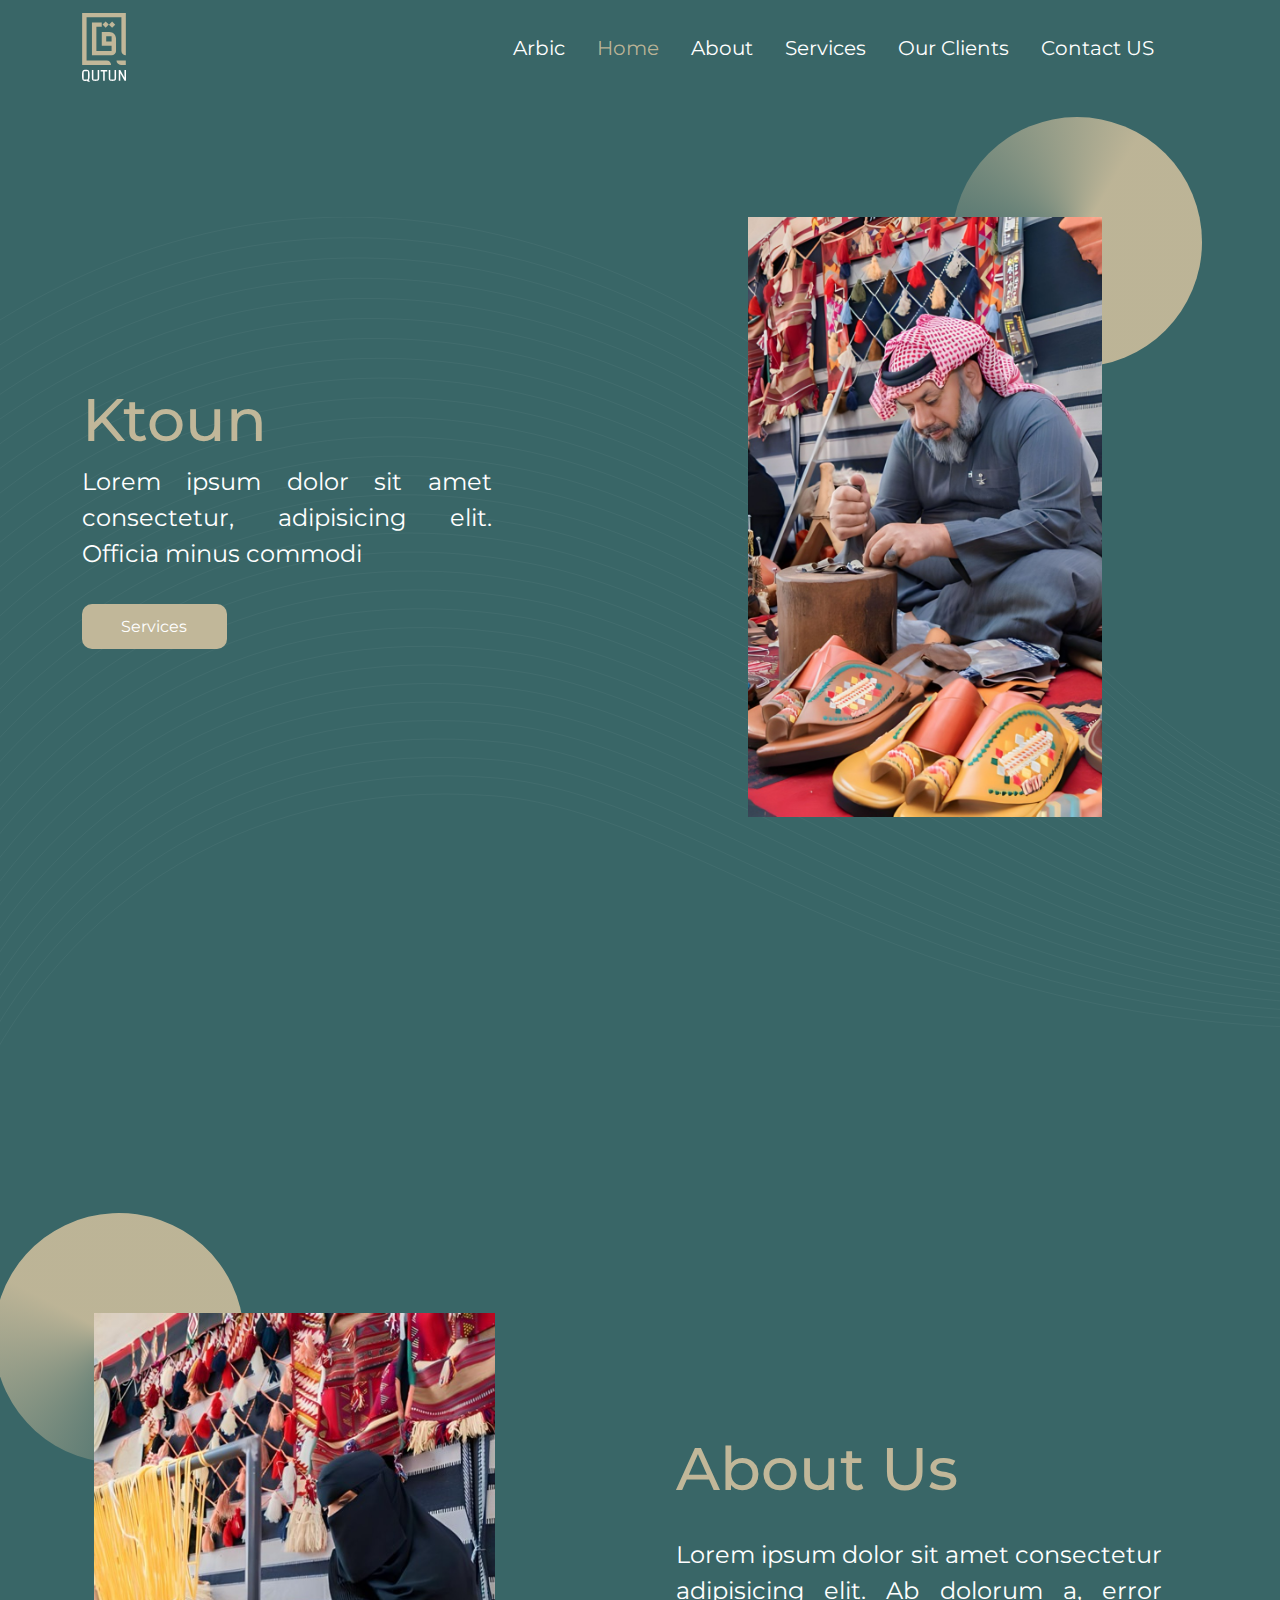
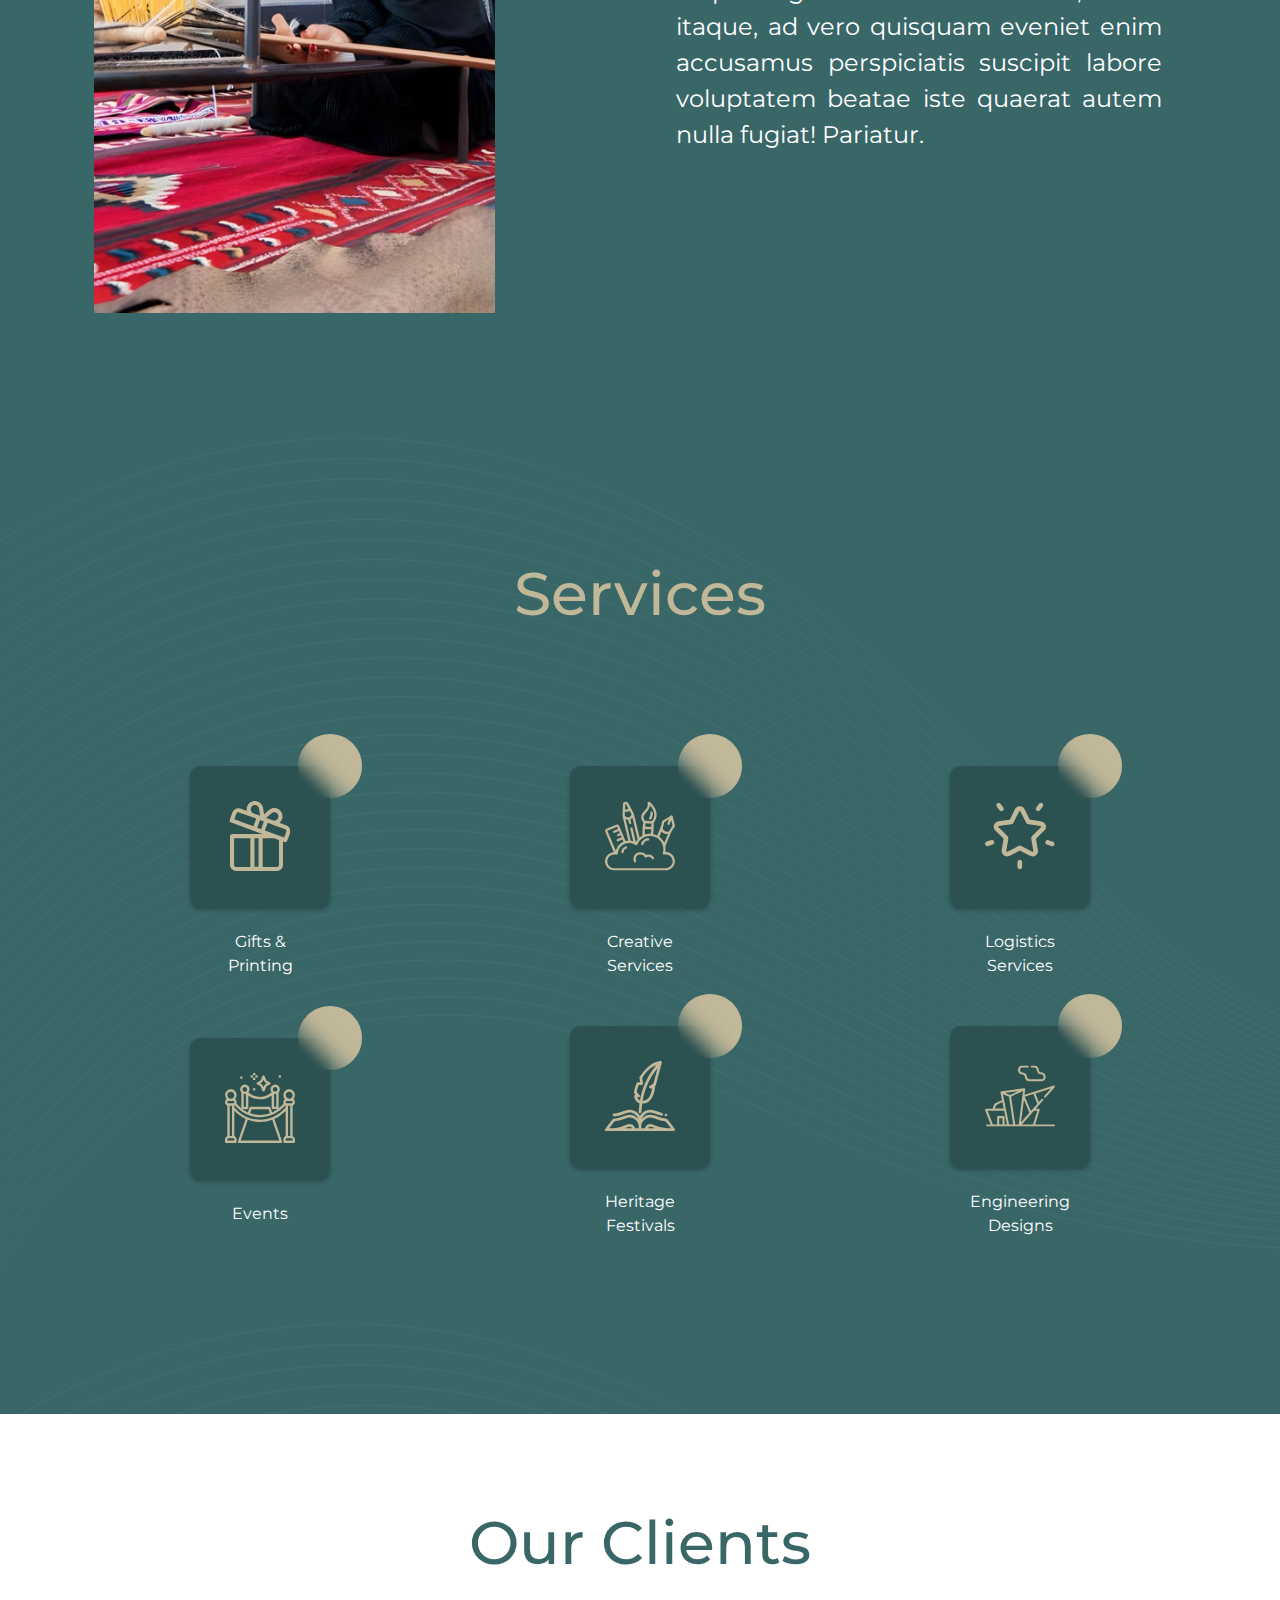
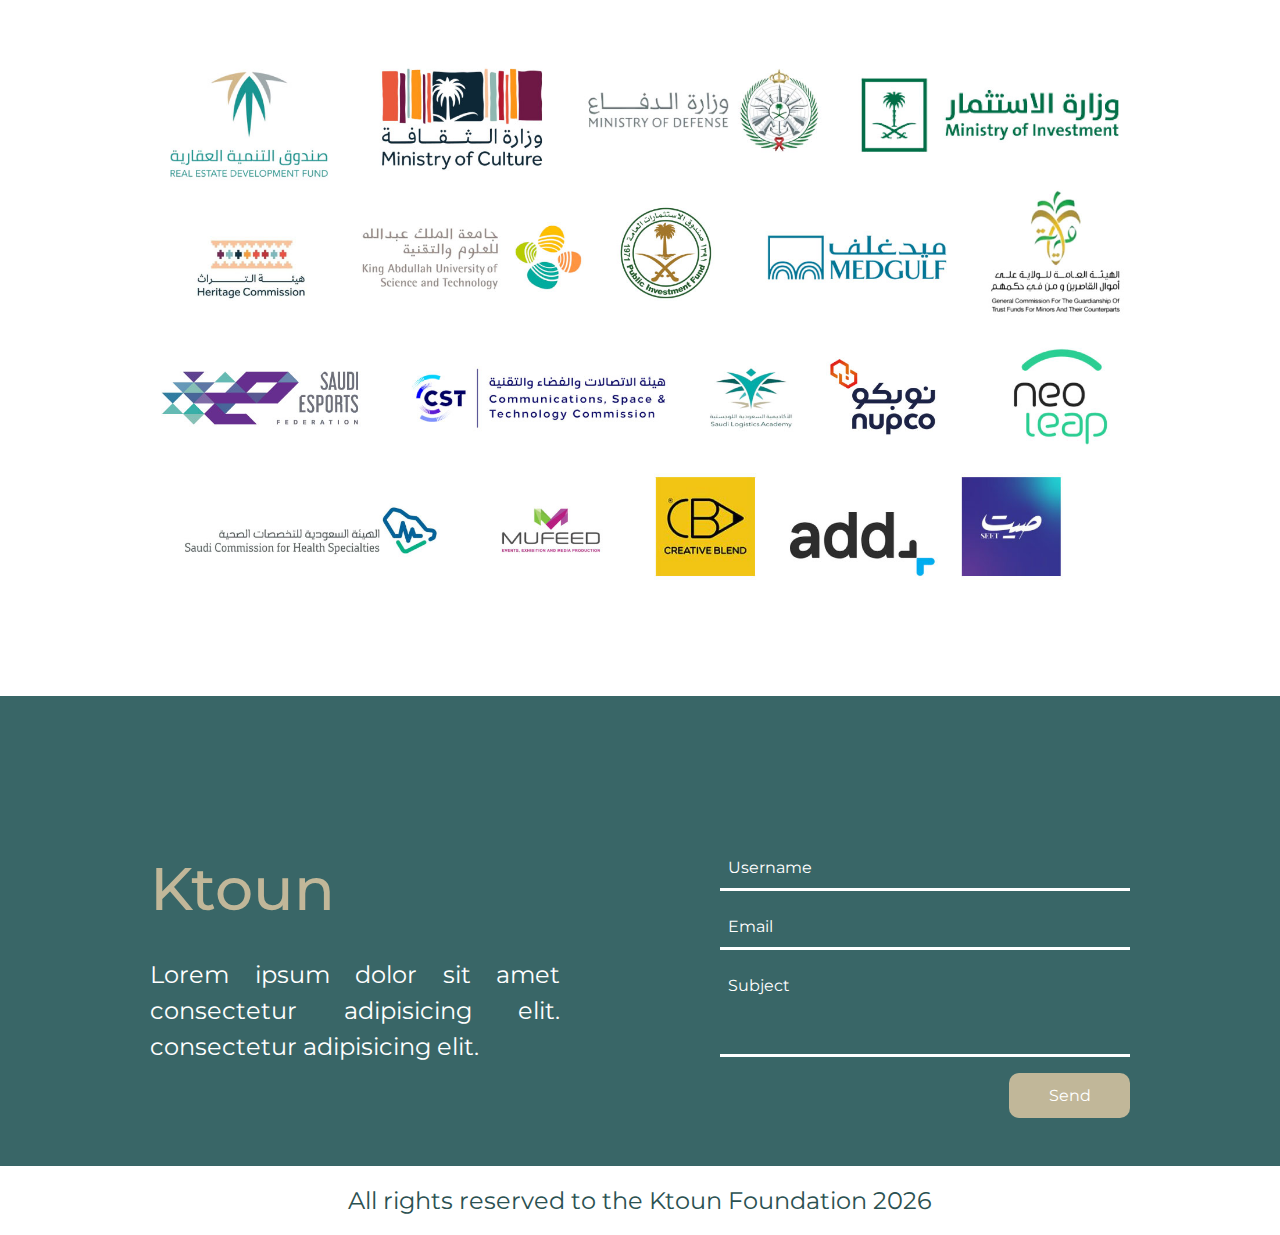
==== en/index.html @ 6f44b7e7 "- Upload The Design With Tow Lang Arbic && English" ====
<!DOCTYPE html>
<html lang="en" dir="ltr">
    <head>
        <meta charset="UTF-8">
        <meta name="viewport" content="width=device-width, initial-scale=1.0">
        <meta name="title" content="" />
        <meta name="description" content="" />
        <link rel="shortcut icon" href="../assets/img/logo.svg" type="image/x-icon" />


        <title>Ktoun </title>
        <link rel="preconnect" href="https://fonts.googleapis.com">
        <link rel="preconnect" href="https://fonts.gstatic.com" crossorigin>
        <link href="https://fonts.googleapis.com/css2?family=Montserrat:wght@500&display=swap" rel="stylesheet">
        <link rel="stylesheet" href="../assets/css/bootstrap.v.5.3.2.css">
        <link rel="stylesheet" href="../assets/css/style.css">
    </head>
    <body style="font-family: 'Montserrat', sans-serif;">
        <!-------------- 
            Preloader
        --------------->
        <div class="preloader" data-preloader>
            <div class="circle"></div>
        </div>
        
        <!-------------- 
            Navigation
        --------------->
        <nav class="navbar navbar-expand-lg  background-green" >       
            <div class="container">
                <a class="navbar-brand logo"   href="index.html">
                    <img class="" src="../assets/img/logo.svg" alt="">
                </a>
                <button class="navbar-toggler" type="button" data-bs-toggle="collapse" data-bs-target="#navbarNavDropdown" aria-controls="navbarNavDropdown" aria-expanded="false" aria-label="Toggle navigation">
                    <span class="navbar-toggler-icon"></span>
                </button>
                <div class="collapse navbar-collapse" id="navbarNavDropdown">
                    <ul class="navbar-nav px-0">
                        <li class="nav-item">
                            <a class="nav-link fs-5 ps-4  text-white" href="../index.html">Arbic</a>
                        </li>  
                        <li class="nav-item">
                            <a class="nav-link fs-5 ps-4 text-white active" aria-current="page" href="#home">Home</a>
                        </li>
                        <li class="nav-item">
                            <a class="nav-link fs-5 ps-4 text-white" href="#about-us">About</a>
                        </li>
                        <li class="nav-item">
                            <a class="nav-link fs-5 ps-4 text-white" href="#services">Services</a>
                        </li>
                        <li class="nav-item">
                            <a class="nav-link fs-5 ps-4 text-white" href="#our-clients">Our Clients</a>
                        </li>
                        <li class="nav-item">
                            <a class="nav-link fs-5 ps-4 text-white" href="#contact-us">Contact US</a>
                        </li>
                    </ul>
                </div>
        </nav>

        <div class="separator"></div>

        <!-------------- 
            Landing
        --------------->
        <header class="background-green" id="home">
            <div class="header">
                <div class="container">
                    <div class="row">
                        <div class="col-lg-6 d-flex flex-column align-items-start justify-content-center  home_one">
                            <h1>
                                Ktoun
                            </h1>
                            <p class="pb-4 w-75">
                                Lorem ipsum dolor sit amet consectetur, adipisicing elit. Officia minus commodi
                            </p>
                            <a class="btn mt-2 " href="#services">
                                Services
                            </a>
                        </div>
                        <div class="col-md-6 d-flex  align-items-center justify-content-center home_two">
                            <div class="w-65 position-relative " >
                                <div class="big-circle position-absolute" style="right: -100px;"></div>
                                <img class="img-fluid img position-relative" src="../assets/img/header.jpeg" alt="">
                            </div>
                        </div>
                    </div>
                </div>
            </div>

            
        </header>

        <!-------------- 
            Main Content
        --------------->
        <main class="">
            <!-------------------------------------------------------- About Us ------------------------------------------------------------------------------->
            <section class=" background-green about" id="about-us">
                <div class="container">
                    <div class="row about-row home_two">
                        <div class="col-md-6 d-flex  align-items-center  home_two ">
                            <div class="w-75 position-relative">
                                <div class="big-circle position-absolute" style="left: -100px;transform: rotate(-93deg);"></div>
                                <img class="img-fluid img position-relative" src="../assets/img/about.jpeg" alt="">
                            </div >
                        </div>
                        <div class="col-md-6 d-flex flex-column align-items-start justify-content-center home_two">
                            <h1 class="px-4">
                                About Us
                            </h1>
                            <p class="p-4 ">
                                Lorem ipsum dolor sit amet consectetur adipisicing elit. Ab dolorum a, error itaque, ad vero quisquam eveniet enim accusamus perspiciatis suscipit labore voluptatem beatae iste quaerat autem nulla fugiat! Pariatur.
                            </p>
                        </div>
                    </div>
                </div>
            </section>
            <!-------------------------------------------------------- Services ------------------------------------------------------------------------------->
            <section class="services background-green" id="services">
                <div class="container">
                    <h1 class="py-4 text-center">
                        Services
                    </h1>
                    <div class="row  text-center py-4 ">
                        <div class="col-md-4 col-sm-6 col-12 d-flex align-items-center justify-content-center ">
                            <div class="box ">
                                <div class="mini-box mt-4 d-flex align-items-center justify-content-center position-relative " >
                                    <span class="img_svg gift"></span>
                                    <span class="circle position-absolute" style="right: -32px; transform: rotate(90deg);"></span>
                                </div>
                                <span class="d-block py-4 text-white">
                                    Gifts &
                                    <br />
                                    Printing 
                                </span>
                            </div>
                        </div>
                        <div class=" col-md-4 col-sm-6 col-12 d-flex align-items-center justify-content-center ">
                            <div class="box">
                                <div class="mini-box mt-4 d-flex align-items-center justify-content-center position-relative  ">
                                    <span class="img_svg creativity"></span>
                                    <span class="circle position-absolute" style="right: -32px; transform: rotate(90deg);"></span>
                                </div>
                                <span class="d-block py-4 text-white">
                                    Creative 
                                    <br />
                                    Services
                                </span>
                            </div>
                        </div>
                        <div class=" col-md-4 col-sm-6 col-12 d-flex align-items-center justify-content-center ">
                            <div class="box">
                                <div class="mini-box mt-4 d-flex align-items-center justify-content-center position-relative ">
                                    <span class="img_svg star"></span>
                                    <span class="circle position-absolute" style="right: -32px; transform: rotate(90deg);"></span>
                                </div>
                                <span class="d-block py-4 text-white">
                                    Logistics
                                    <br />
                                    Services
                                </span>
                            </div>
                        </div>
                        <div class=" col-md-4 col-sm-6 col-12 d-flex align-items-center justify-content-center ">
                            <div class="box">
                                <div class="mini-box mt-4 d-flex align-items-center justify-content-center position-relative ">
                                    <span class="img_svg event"></span>
                                    <span class="circle position-absolute" style="right: -32px; transform: rotate(90deg);"></span>
                                </div>
                                <span class="d-block py-4 text-white">
                                    Events      
                                </span>
                            </div>
                        </div>
                        <div class="col-md-4 col-sm-6 col-12 d-flex align-items-center justify-content-center ">
                            <div class="box">
                                <div class="mini-box mt-4 d-flex align-items-center justify-content-center position-relative ">
                                    <span class="img_svg heritage"></span>
                                    <span class="circle position-absolute" style="right: -32px; transform: rotate(90deg);"></span>
                                </div>
                                <span class="d-block py-4 text-white">
                                    Heritage 
                                    <br />
                                    Festivals
                                </span>
                            </div>
                        </div>
                        <div class=" col-md-4 col-sm-6 col-12 d-flex align-items-center justify-content-center ">
                            <div class="box">
                                <div class="mini-box mt-4 d-flex align-items-center justify-content-center position-relative ">
                                    <span class="img_svg design"></span>
                                    <span class="circle position-absolute" style="right: -32px; transform: rotate(90deg);"></span>
                                </div>
                                <span class="d-block py-4 text-white">
                                    Engineering 
                                    <br />
                                    Designs
                                </span>
                            </div>
                        </div>
                    </div>
                </div>
            </section>
            <!-------------------------------------------------------- Our Clientes ------------------------------------------------------------------------------->
            <section class="our-clients py-4" id="our-clients">
                <div class="container pt-4">
                    <div class="row  text-center pt-4">
                        <h1 class="text-center mt-4 mb-0">
                            Our Clients
                        </h1>
                        <div class="img-client">
                            <img class="img-fluid" src="../assets/img/client.jpeg" alt="">
                        </div>
                    </div>                    
                </div>
            </section>
        </main>
        <!-------------- 
            Footer
        --------------->
        <footer class="background-green footer" id="contact-us">
            <div class="container mb-4">
                <div class="row">
                    <div class="col-md-6 d-flex flex-column align-items-start justify-content-center my-4">
                        <h1>
                            Ktoun
                        </h1>
                        <p class="py-4">
                            Lorem ipsum dolor sit amet consectetur adipisicing elit.  consectetur adipisicing elit. 
                        </p>
                        <div>
                            <a  class="btn-media mx-2" href="">
                                <span class="media inst"></span>
                            </a>
                            <a class="btn-media" href="">
                                <span class="media twitter"></span>
                            </a>
                        </div>
                    </div>
                    <div class="col-md-6 d-flex  align-items-center my-4 ">
                        <form class="w-100" action="">
                            <div class="d-flex flex-column gap-3">
                                <input class="background-green p-2 text-white input" name="name" type="text" placeholder="Username">
                                <input  class="background-green p-2 text-white input" name="email" type="email" placeholder="Email">
                                <textarea class="background-green p-2 text-white input" name="subject" rows="3" placeholder="Subject"></textarea>
                                <input class="btn ms-auto" type="submit" value="Send">
                            </div>
                        </form>    
                    </div>
                </div>
            </div>
            <p class="copyright text-center py-3 fs-4">All rights reserved to the Ktoun Foundation <span class="date"></span></p>
        </footer> 
    </body>
    <script src="../assets/js/bootstrap.v.5.3.2.js" integrity="sha384-C6RzsynM9kWDrMNeT87bh95OGNyZPhcTNXj1NW7RuBCsyN/o0jlpcV8Qyq46cDfL" crossorigin="anonymous"></script>
    <script src="../assets/js/script.js"></script>
</html>
---- assets/css/style.css ----
/*
****
* Global
****
*/
@font-face {
    src: url(../fonts/alfont_com_GE-SS-Two-Medium.otf);
    font-family: GE SS Two;
}

:root {
    --white : #fff;
    --green : #396667;
    --green-2 : rgba(0, 0, 0, 0.25);
    --seconde : #C1B799;

    --transition-1 : .3s
}

body {
    overflow-x: hidden;
    scroll-behavior: smooth;
}
section   { padding-block: 6rem 8rem}

.box , input[type="submit"] { width: fit-content; }

h1 {
    color: var(--seconde);
    font-size: 60px;
}

p {
    color: var(--white);
    text-align: justify;
    font-size: 24px;
    margin: 0;
}

.input::placeholder { color: white; }

.input {
    outline: none;
    border: none;
    border-bottom: 3px solid var(--white);
}

textarea { resize: none; }

/*
****
* Helpers
****
*/

.background-green { background: var(--green) }

.big-circle {
    width: 250px;
    height: 250px;
    top: -100px;
    border-radius: 50%;
    background: conic-gradient(from 180deg at 50% 50%, rgba(255, 255, 255, 0.00) 60.00715255737305deg, rgba(190, 181, 151, 0.99) 210.46573162078857deg);
}

.circle {
    width: 64px;
    height: 64px;
    background-image: url('../img/circle.svg');
    top:-32px;
    transition: var(--transition-1);
}

.img {
    object-fit: cover;
    height: 600px;
}

.btn {
    padding: .6rem 2.4rem;
    border-radius: 10px;
    background: var(--seconde);
    color: var(--white);
}

.btn:hover {
    background: var(--white) ;
    color: var(--seconde);
}

.separator { 
    padding-block: 4rem;
    margin-block: -.2rem;
    background-color:  var(--green);
}

/*
****
* Navigation
****
*/

.logo { width: 35%; }

.active { color: rgba(190, 181, 151, 0.99) !important; }

.nav-item:hover a { color :var(--seconde) !important; }

nav [type=button]:not(:disabled),
nav [type=reset]:not(:disabled),
nav [type=submit]:not(:disabled),
nav button:not(:disabled) { background: var(--white); }

/*
****
* Header
****
*/
header { margin-block: -0.2rem;}

.header {
    height: calc(100vh - 56px );
    background-image: url('../img/background.svg');
}


/*
****
* About US
****
*/

.about-row {
    padding-block-start: 8rem;

}

.about-row h1 { margin-block-start: 5rem;}
.about-row .w-75{ margin-block-start: 6rem; }

/*
****
* Services
****
*/
.services {
    background-image: url('../img/background.svg');
    margin-block: -.2rem;
}
.services .container  .row { margin-block-start: 4rem; }

.mini-box {
    height: 140px;
    width: 140px;
    border-radius: 10px;
    background: #2B5151;
    box-shadow: 0px 4px 4px 0px var(--green-2);
}

.mini-box:hover {
    transition: var(--transition-1);;
    background: var(--seconde);
}

.img_svg {
    width: 50%;
    height: 50%;
    background-size: 100% 100%;
}

.mini-box:hover .img_svg {transition: var(--transition-1);;}

.img_svg.gift { background-image: url('../img/gift.svg'); }
.mini-box:hover .img_svg.gift { background-image: url('../img/gift_hover.svg'); }

.img_svg.creativity { background-image: url('../img/creativity.svg'); }
.mini-box:hover .img_svg.creativity { background-image: url('../img/creativity_hover.svg'); }

.img_svg.star { background-image: url('../img/star.svg'); }
.mini-box:hover .img_svg.star { background-image: url('../img/star_hover.svg'); }

.img_svg.event { background-image: url('../img/event.svg'); }
.mini-box:hover .img_svg.event { background-image: url('../img/event_hover.svg'); }

.img_svg.heritage { background-image: url('../img/heritage.svg'); }
.mini-box:hover .img_svg.heritage { background-image: url('../img/heritage_hover.svg'); }

.img_svg.design { background-image: url('../img/design.svg'); }
.mini-box:hover .img_svg.design { background-image: url('../img/design_hover.svg'); }

.mini-box:hover .circle  {
    background-image: url('../img/circle_hover.svg');
}

/*
****
* Clients
****
*/

.our-clients h1 { color:  var(--green); }

.img-client { margin-top: -.5rem; }

/*
****
* Footer
****
*/

.footer .row > div { padding-inline: 5rem; }

.footer .media { transition: var(--transition-1);; }

.footer .media.inst {background-image: url('../img/inst.svg');}

.footer .btn-media:hover .media.inst { background-image: url('../img/inst.svg'); }

.footer .media.twitter { background-image: url('../img/twitter.svg'); }

.footer .btn-media:hover .media.twitter { background-image: url('../img/twitter.svg'); }

footer  { padding-block-start: 8rem }

.copyright {
    border-top: 1px solid var(--white);
    box-shadow: 0px 4px 4px 0px var(--green-2);
    background-color: var(--white);
    color: #2B5151;
}

/*
****
* Preload
****
*/
.preloader {
    width: 100%;
    height: 100vh;
    display: -ms-grid;
    display: grid;
    place-items: center;
    position: fixed;
    top: 0;
    left: 0;
    background-color:  var(--green);
    z-index: 1000;
    -webkit-transition: var(--transition-1);
    -o-transition: var(--transition-1);
    transition: var(--transition-1);
}

.preloader.loaded {
    visibility: hidden;
    opacity: 0;
}

.preloader .circle {
    width: 50px;
    height: 50px;
    border: 4px solid var(--white);
    border-radius: 50%;
    border-block-start-color: transparent;
    -webkit-animation: rotate360 1s ease infinite;
            animation: rotate360 1s ease infinite;
}


/*
****
* Media
****
*/

@media (max-width:768px) {
    h1 {
        font-size: 36px;
    }
    p {
        font-size: 16px;
    }
    .big-circle {
        display: none;
    }

}

@media (max-width:992px) {
    .navbar-nav {
        margin-block-start: 2rem;
        border-top: 2px solid var(--white);
        padding-block-start: 2rem
    }
    .w-75{
        width: 100% !important;
    }
    .copyright {
        font-size: 18px !important;;
    }
    .about {
        padding-block: 0rem;
    }
    .home_one {
        margin-bottom: 6rem;
    }
    .home_two {
        width: 100%;
    }
    .about-row {
        padding-block-start: 0rem;
        flex-direction: column-reverse !important;   
    }
    .about-row  .w-75{
        margin-block-start: 0rem;
    }
    .img {
        height: 400px;
    }
}

@media (min-width: 768px) {
    .about-row {
        padding-block-start: 4rem;
        margin-inline:auto;
        
    }
}

@media (min-width : 992px) {
    .w-65 {
        width: 65%;
    }
}
/*
****
* Animation
****
*/

@-webkit-keyframes rotate360 {
    0% {
        -webkit-transform: rotate(0);
            transform: rotate(0);
    }
    100% {
        -webkit-transform: rotate(1turn);
            transform: rotate(1turn);
    }
}

@keyframes rotate360 {
    0% {
        -webkit-transform: rotate(0);
                transform: rotate(0);
    }
    100% {
        -webkit-transform: rotate(1turn);
                transform: rotate(1turn);
    }
}
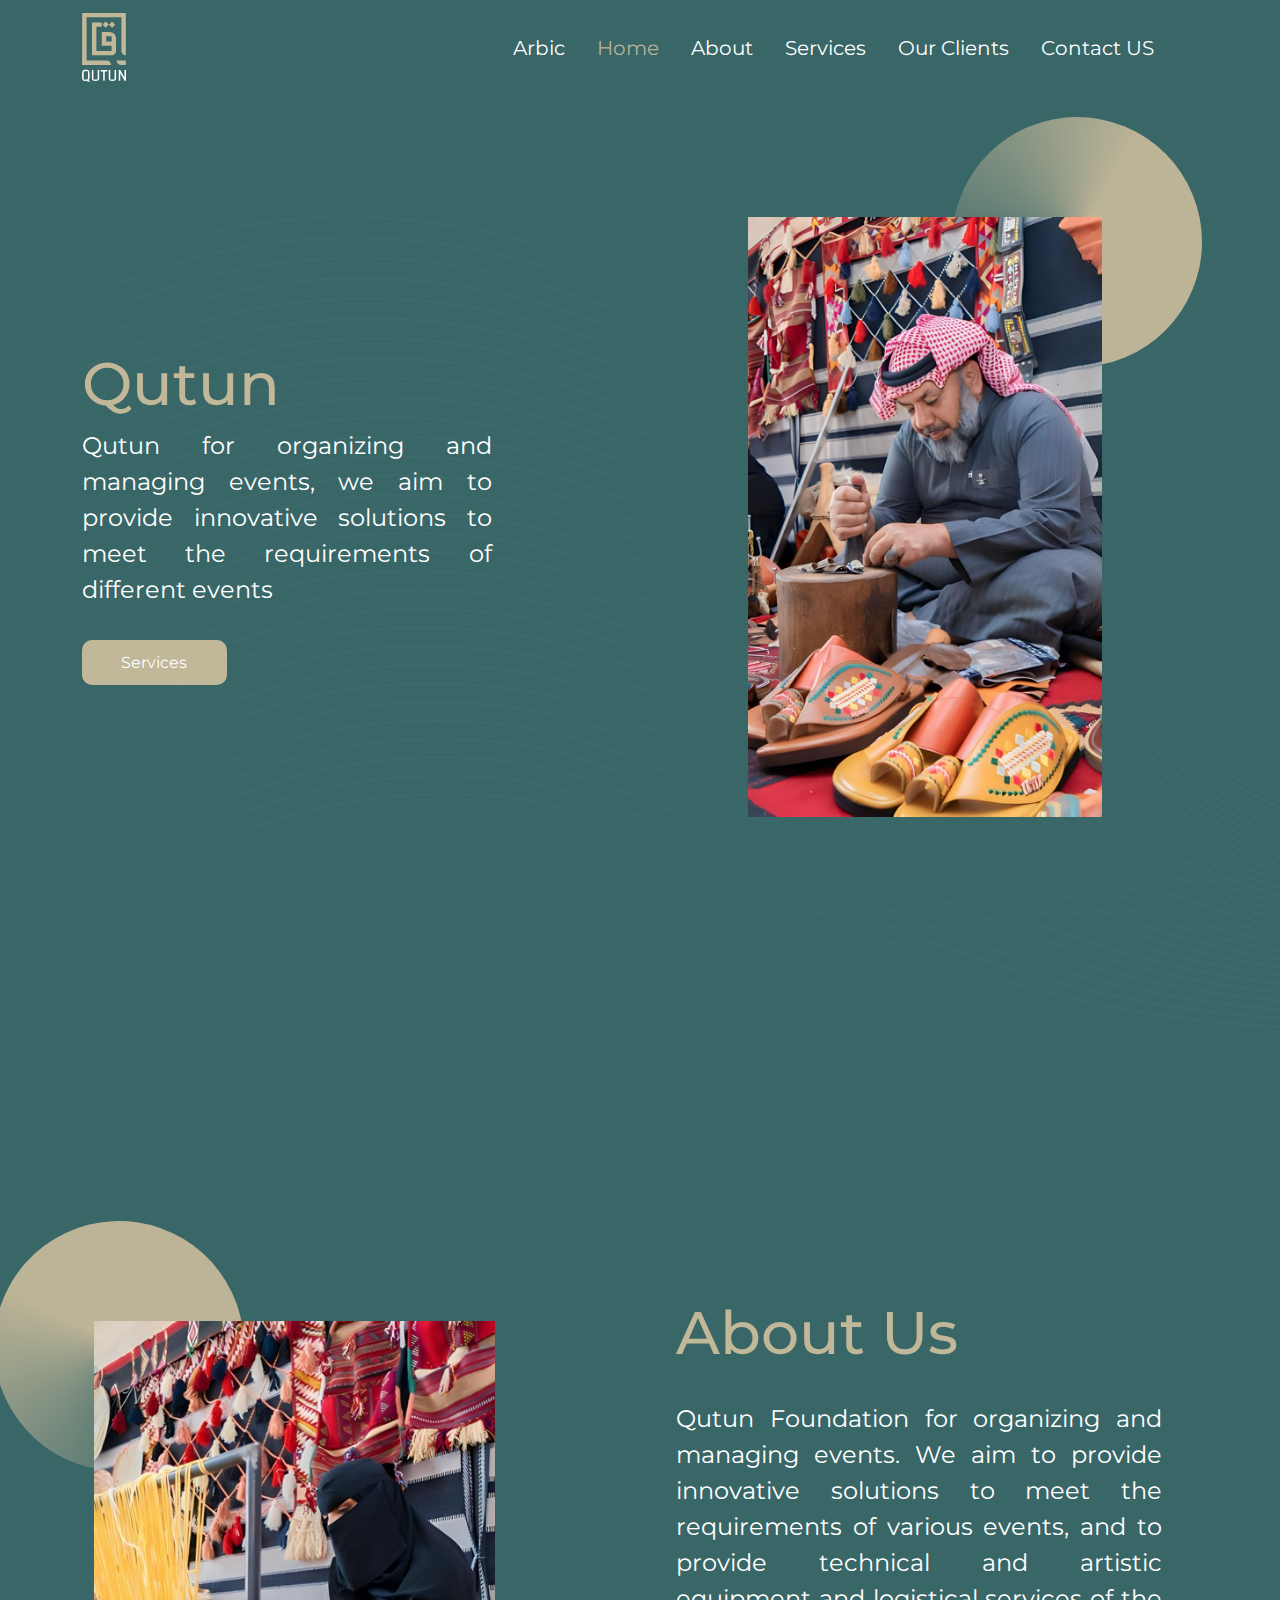
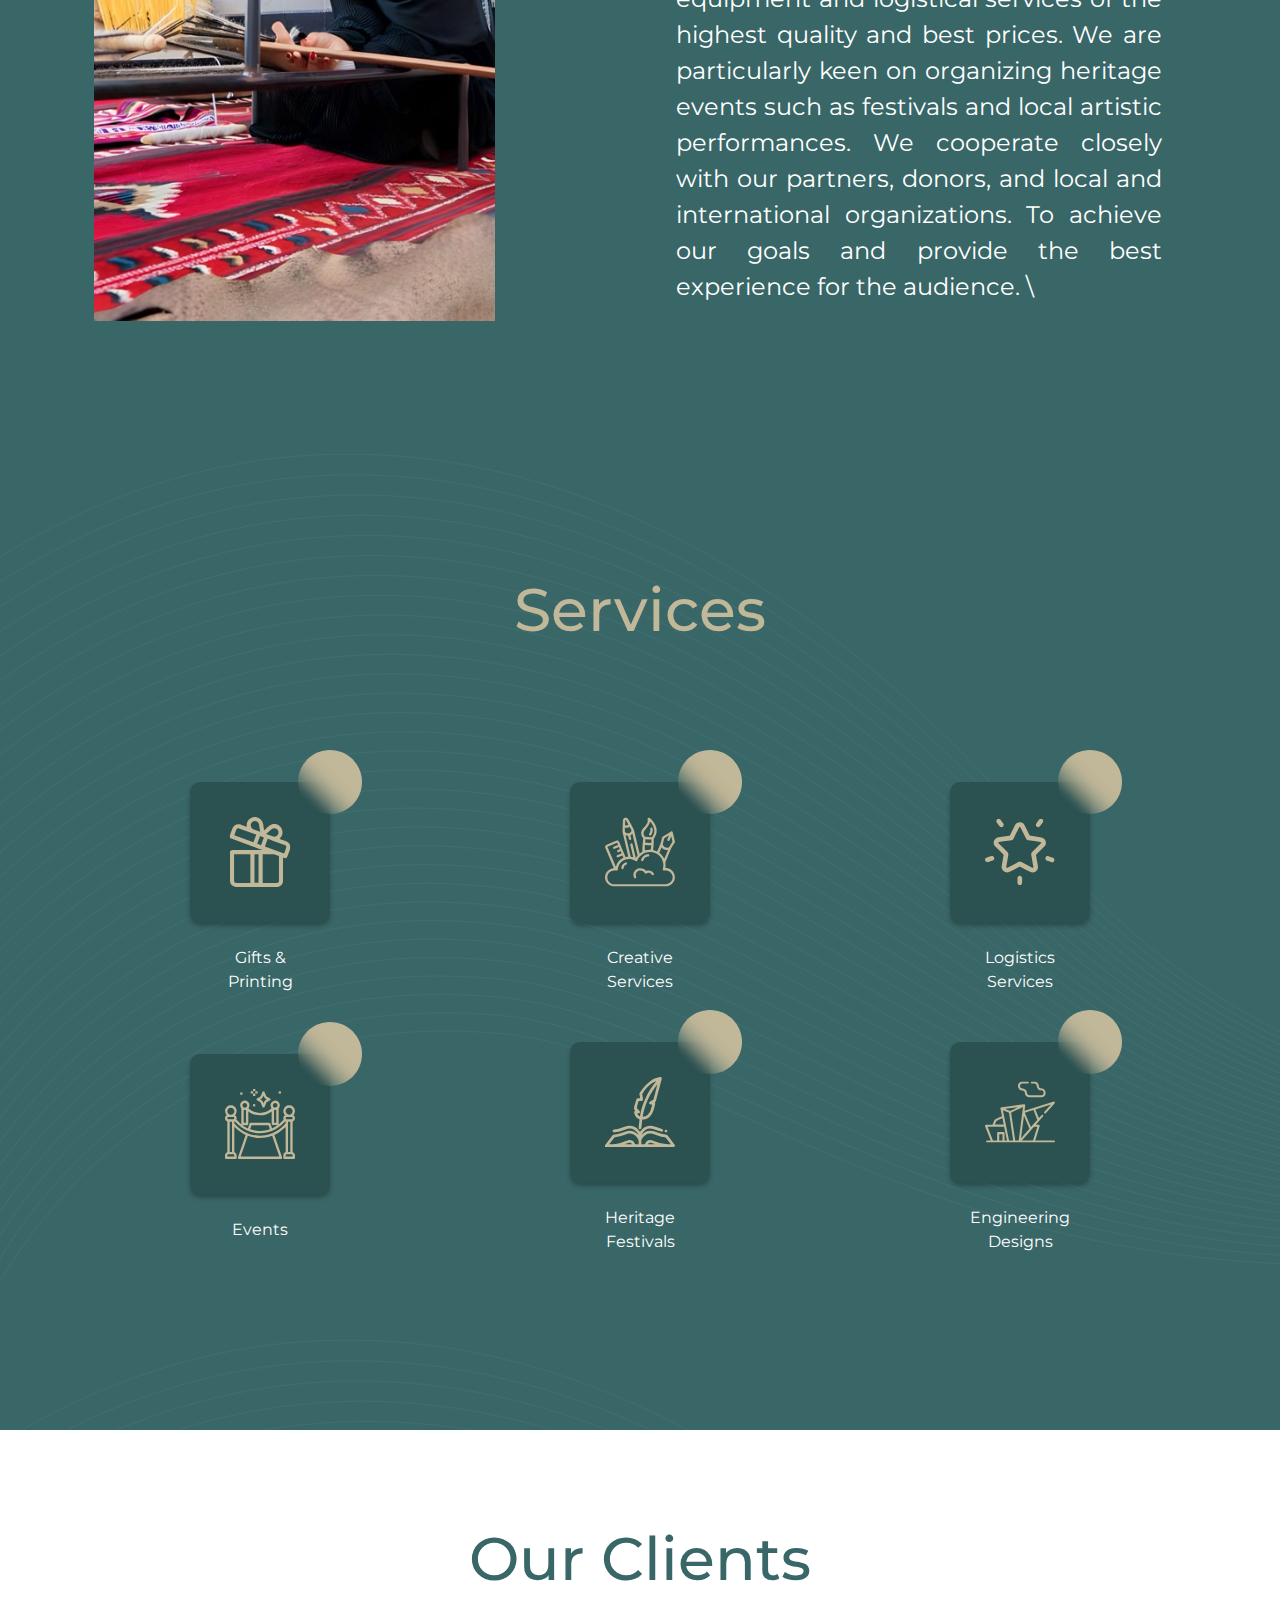
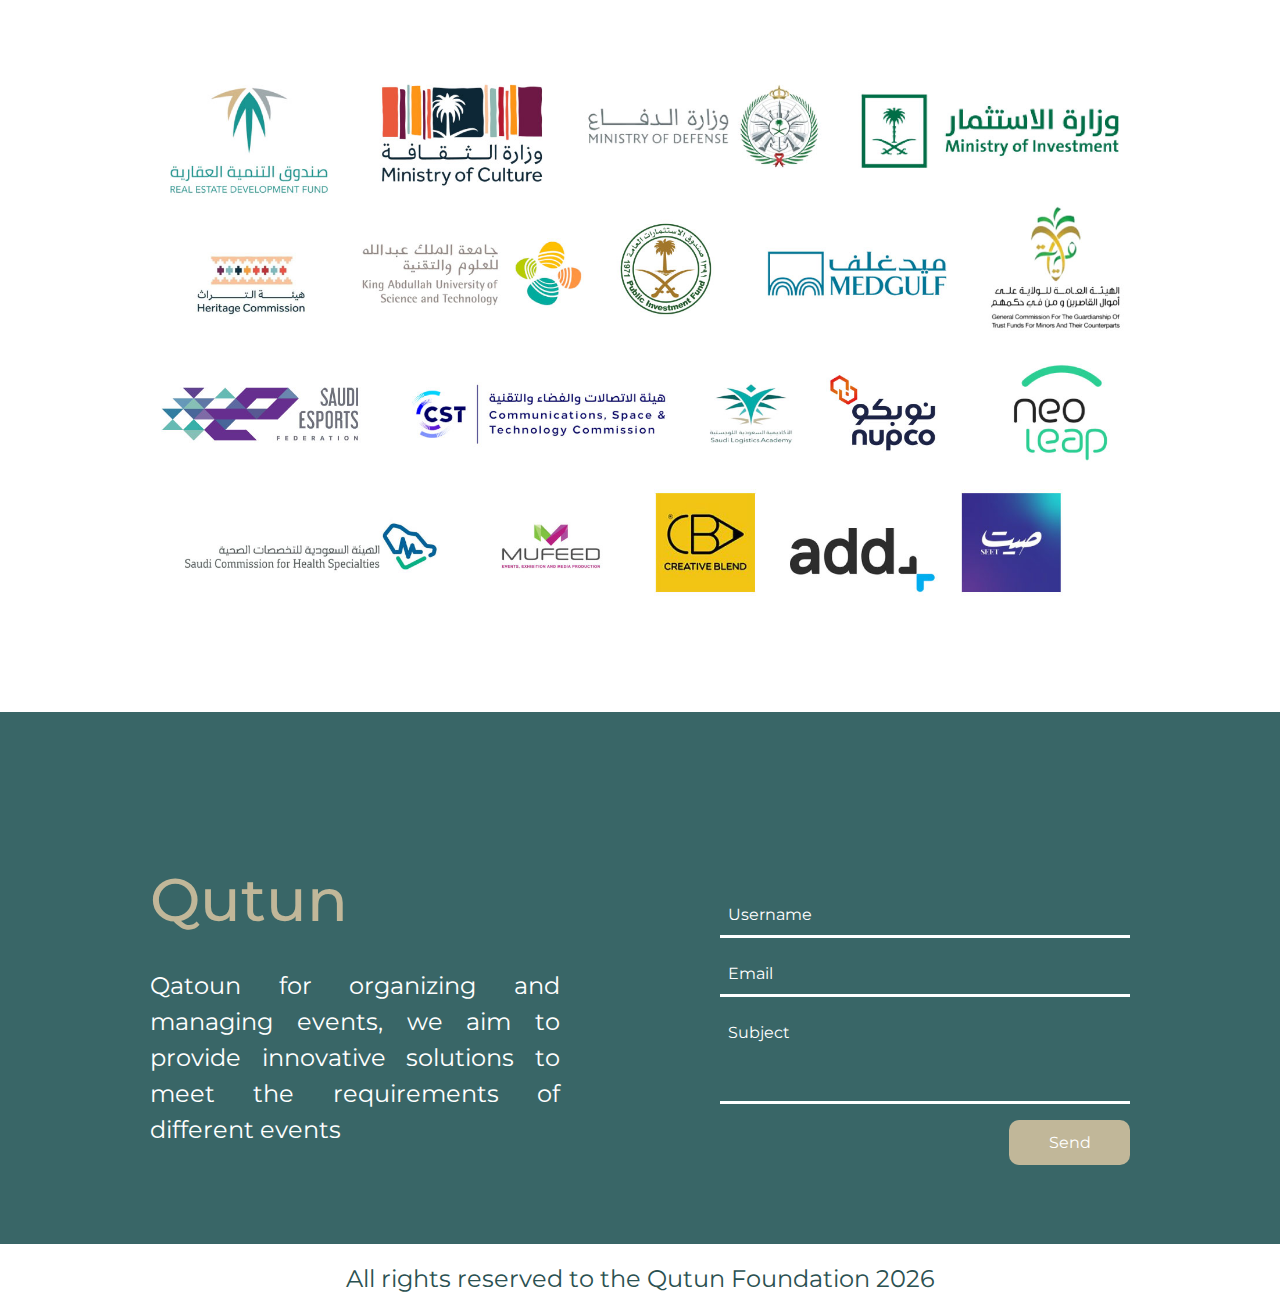
==== commit 649aaccc: "- Fix Name Company aand Change Text in Eng Lang" ====
--- a/en/index.html
+++ b/en/index.html
@@ -8,7 +8,7 @@
         <link rel="shortcut icon" href="../assets/img/logo.svg" type="image/x-icon" />
 
 
-        <title>Ktoun </title>
+        <title>Qutun </title>
         <link rel="preconnect" href="https://fonts.googleapis.com">
         <link rel="preconnect" href="https://fonts.gstatic.com" crossorigin>
         <link href="https://fonts.googleapis.com/css2?family=Montserrat:wght@500&display=swap" rel="stylesheet">
@@ -69,10 +69,10 @@
                     <div class="row">
                         <div class="col-lg-6 d-flex flex-column align-items-start justify-content-center  home_one">
                             <h1>
-                                Ktoun
+                                Qutun
                             </h1>
                             <p class="pb-4 w-75">
-                                Lorem ipsum dolor sit amet consectetur, adipisicing elit. Officia minus commodi
+                                Qutun for organizing and managing events, we aim to provide innovative solutions to meet the requirements of different events
                             </p>
                             <a class="btn mt-2 " href="#services">
                                 Services
@@ -110,7 +110,7 @@
                                 About Us
                             </h1>
                             <p class="p-4 ">
-                                Lorem ipsum dolor sit amet consectetur adipisicing elit. Ab dolorum a, error itaque, ad vero quisquam eveniet enim accusamus perspiciatis suscipit labore voluptatem beatae iste quaerat autem nulla fugiat! Pariatur.
+                                Qutun Foundation for organizing and managing events. We aim to provide innovative solutions to meet the requirements of various events, and to provide technical and artistic equipment and logistical services of the highest quality and best prices. We are particularly keen on organizing heritage events such as festivals and local artistic performances. We cooperate closely with our partners, donors, and local and international organizations. To achieve our goals and provide the best experience for the audience.                            \
                             </p>
                         </div>
                     </div>
@@ -224,10 +224,10 @@
                 <div class="row">
                     <div class="col-md-6 d-flex flex-column align-items-start justify-content-center my-4">
                         <h1>
-                            Ktoun
+                            Qutun
                         </h1>
                         <p class="py-4">
-                            Lorem ipsum dolor sit amet consectetur adipisicing elit.  consectetur adipisicing elit. 
+                            Qatoun for organizing and managing events, we aim to provide innovative solutions to meet the requirements of different events 
                         </p>
                         <div>
                             <a  class="btn-media mx-2" href="">
@@ -250,7 +250,7 @@
                     </div>
                 </div>
             </div>
-            <p class="copyright text-center py-3 fs-4">All rights reserved to the Ktoun Foundation <span class="date"></span></p>
+            <p class="copyright text-center py-3 fs-4">All rights reserved to the Qutun Foundation <span class="date"></span></p>
         </footer> 
     </body>
     <script src="../assets/js/bootstrap.v.5.3.2.js" integrity="sha384-C6RzsynM9kWDrMNeT87bh95OGNyZPhcTNXj1NW7RuBCsyN/o0jlpcV8Qyq46cDfL" crossorigin="anonymous"></script>
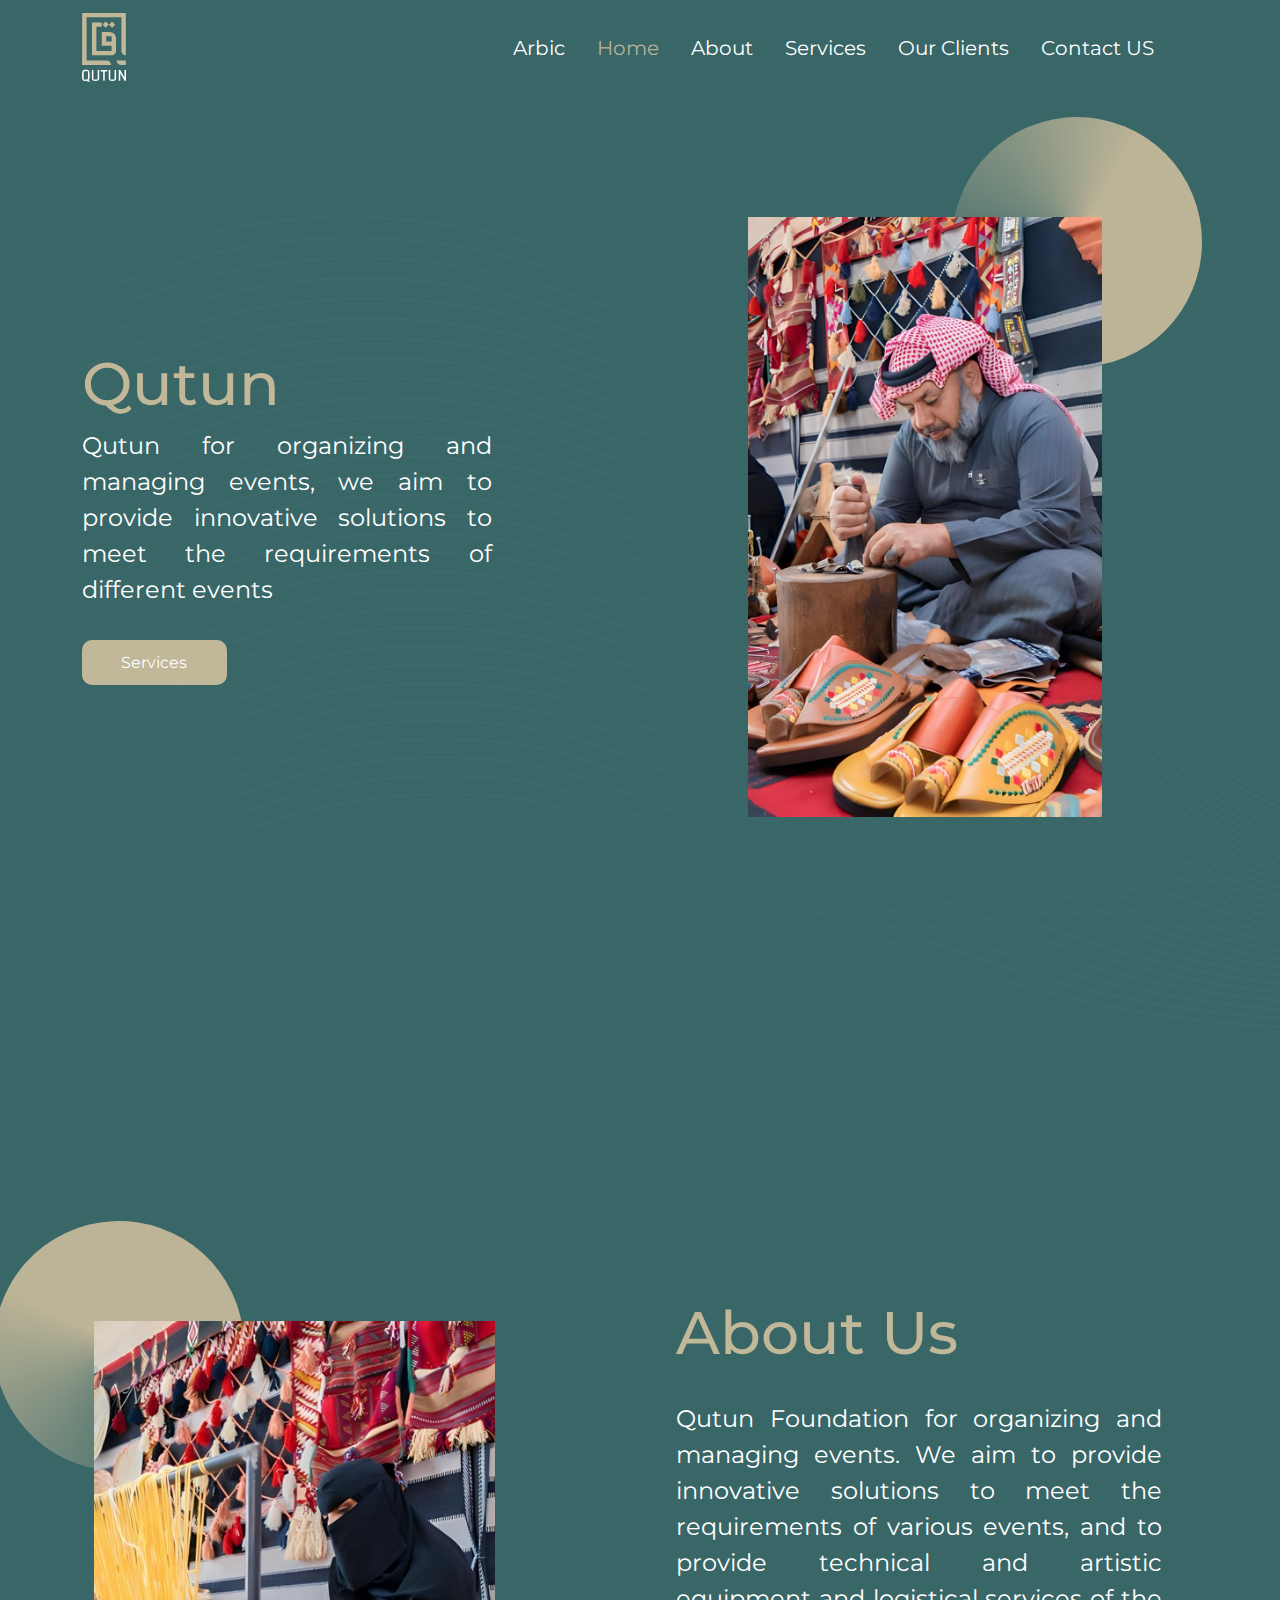
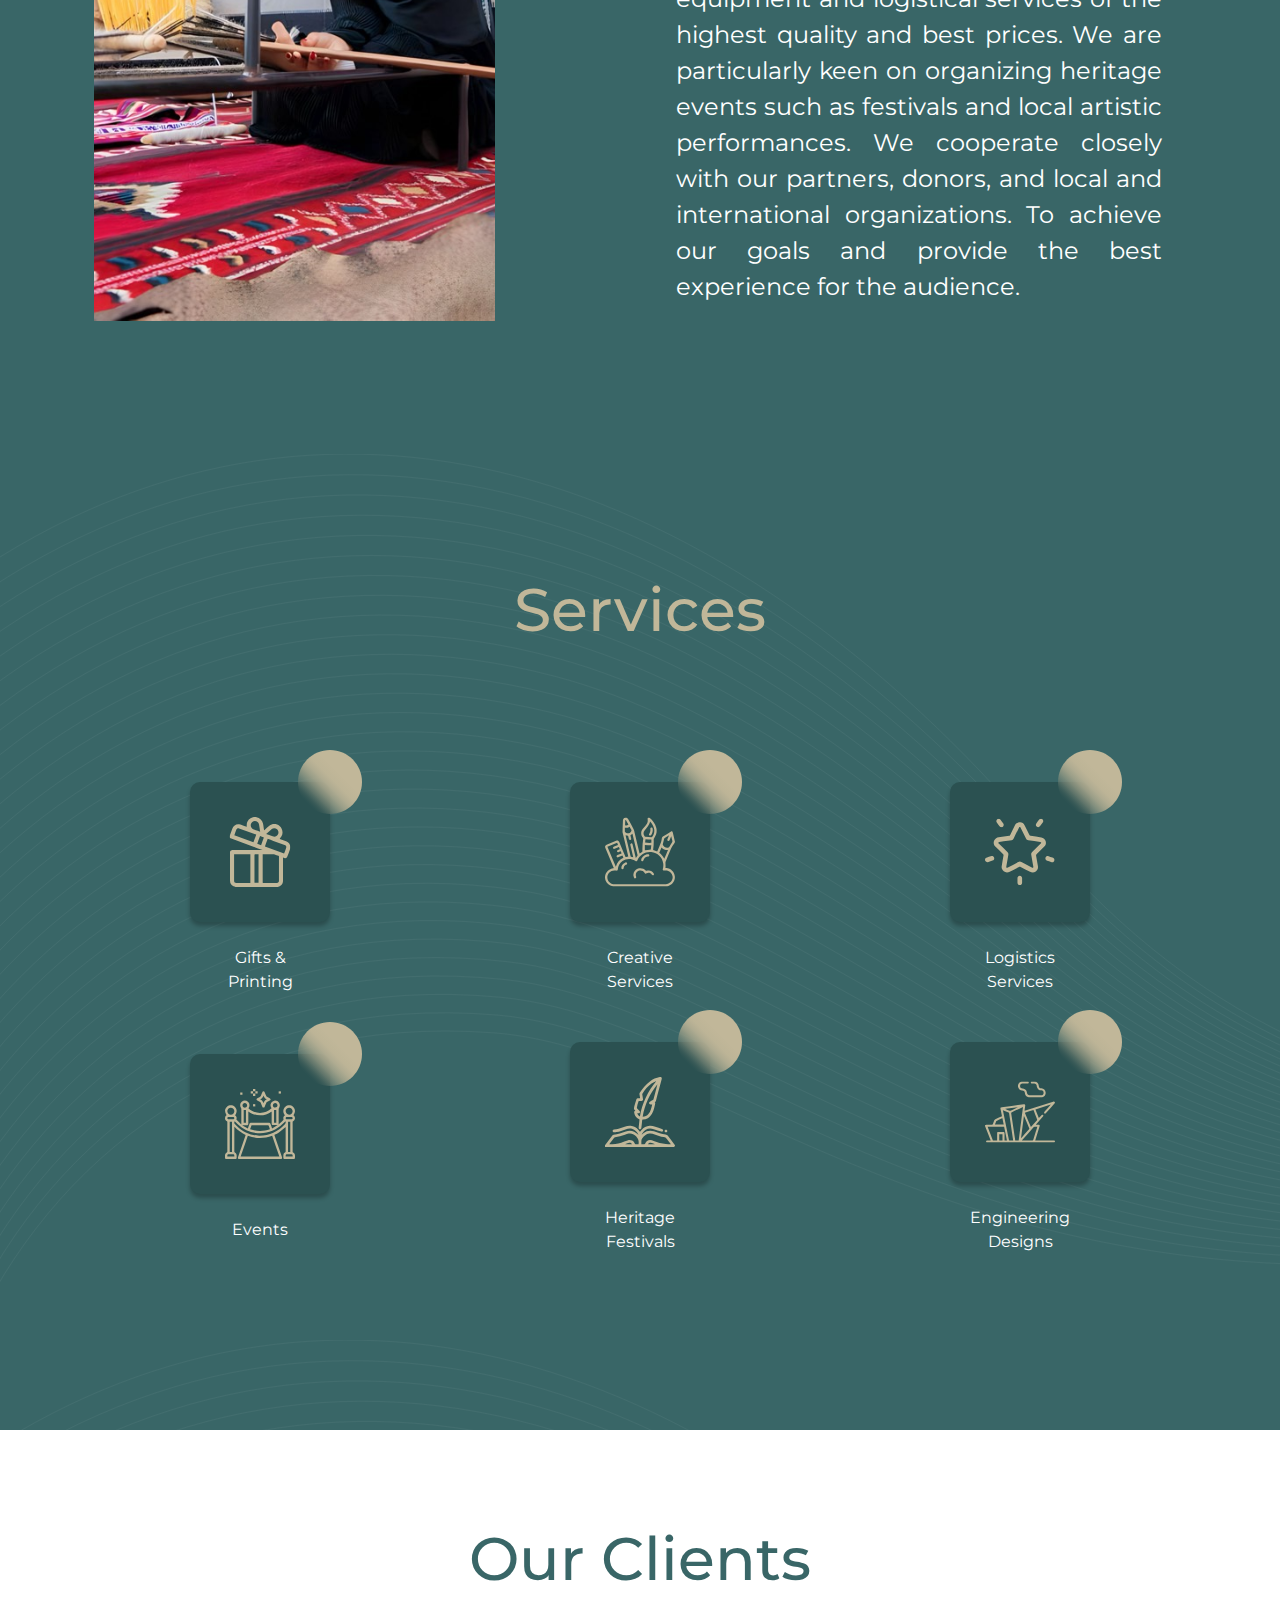
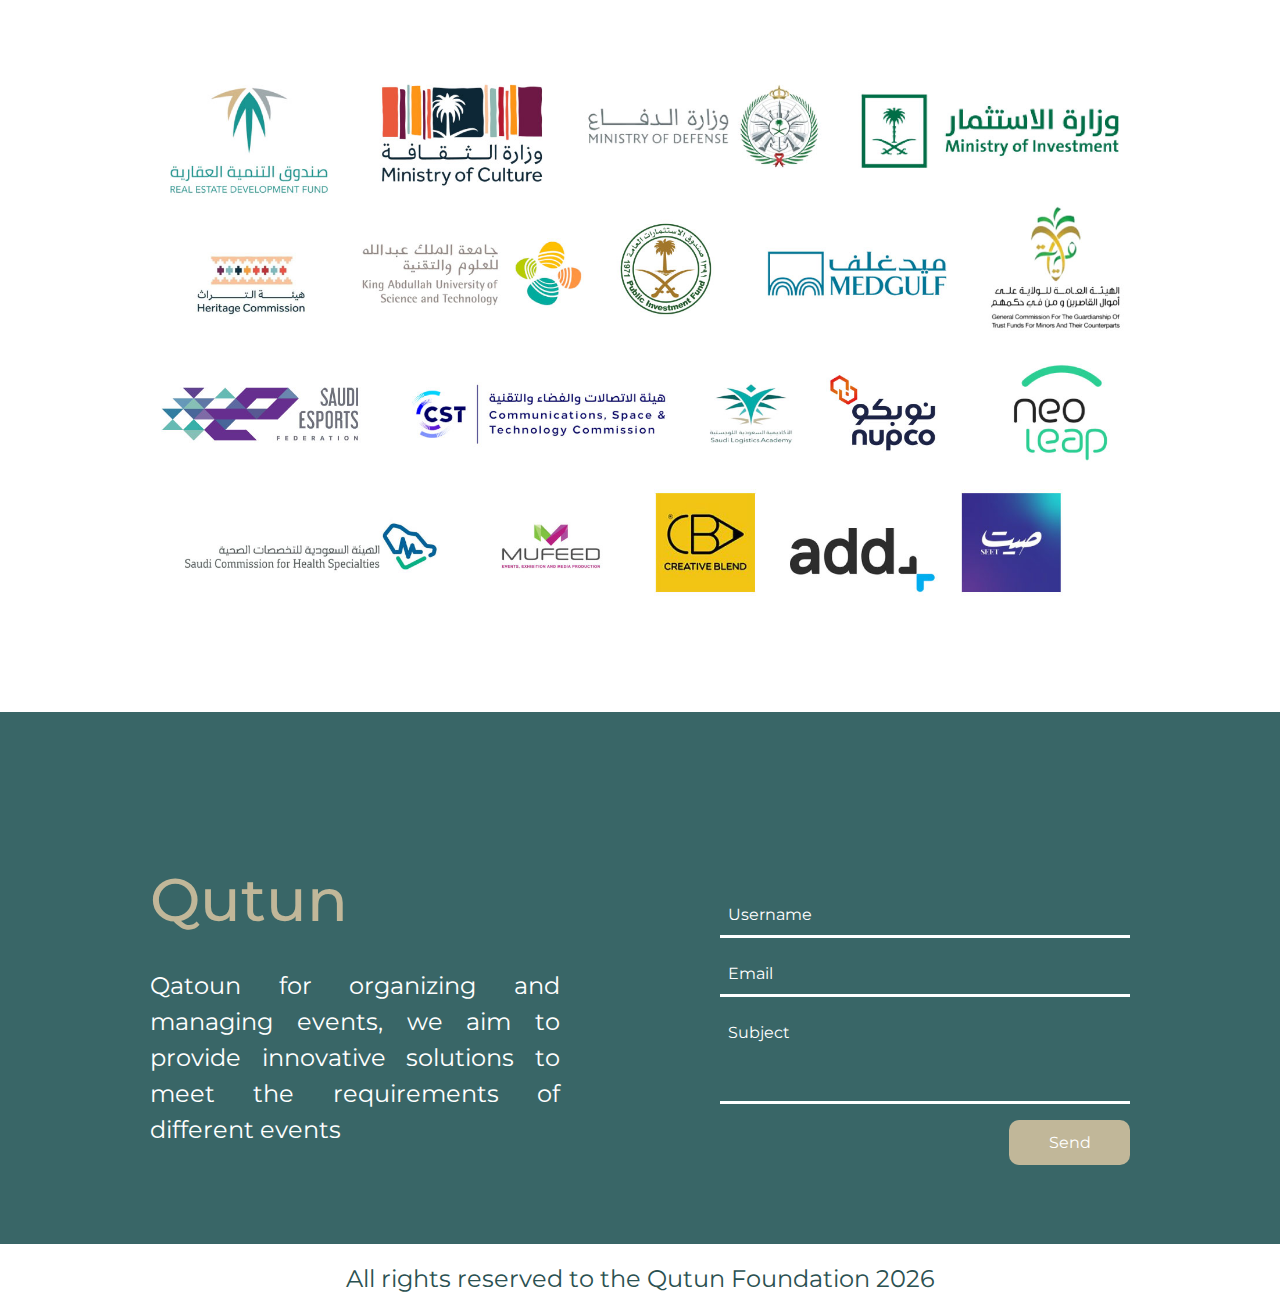
==== commit 191aba69: "- fix design pug" ====
--- a/en/index.html
+++ b/en/index.html
@@ -110,7 +110,7 @@
                                 About Us
                             </h1>
                             <p class="p-4 ">
-                                Qutun Foundation for organizing and managing events. We aim to provide innovative solutions to meet the requirements of various events, and to provide technical and artistic equipment and logistical services of the highest quality and best prices. We are particularly keen on organizing heritage events such as festivals and local artistic performances. We cooperate closely with our partners, donors, and local and international organizations. To achieve our goals and provide the best experience for the audience.                            \
+                                Qutun Foundation for organizing and managing events. We aim to provide innovative solutions to meet the requirements of various events, and to provide technical and artistic equipment and logistical services of the highest quality and best prices. We are particularly keen on organizing heritage events such as festivals and local artistic performances. We cooperate closely with our partners, donors, and local and international organizations. To achieve our goals and provide the best experience for the audience. 
                             </p>
                         </div>
                     </div>
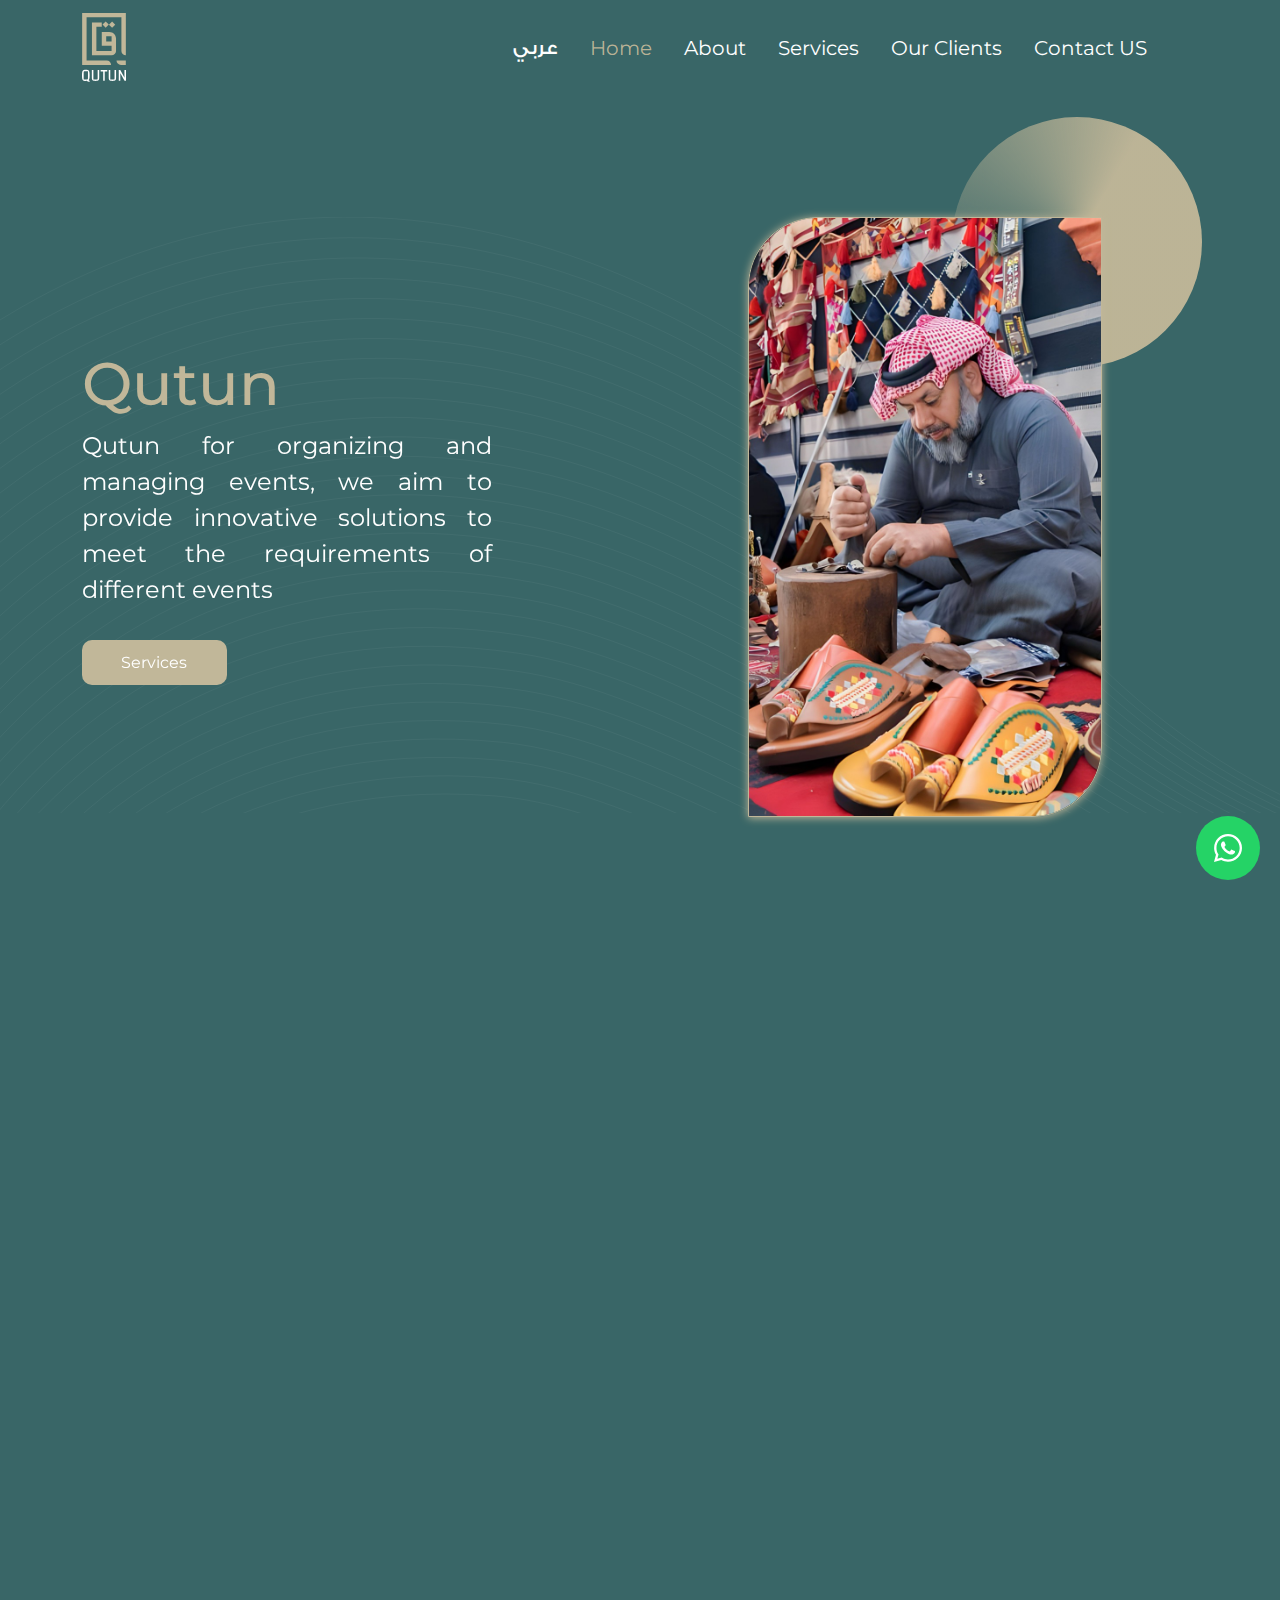
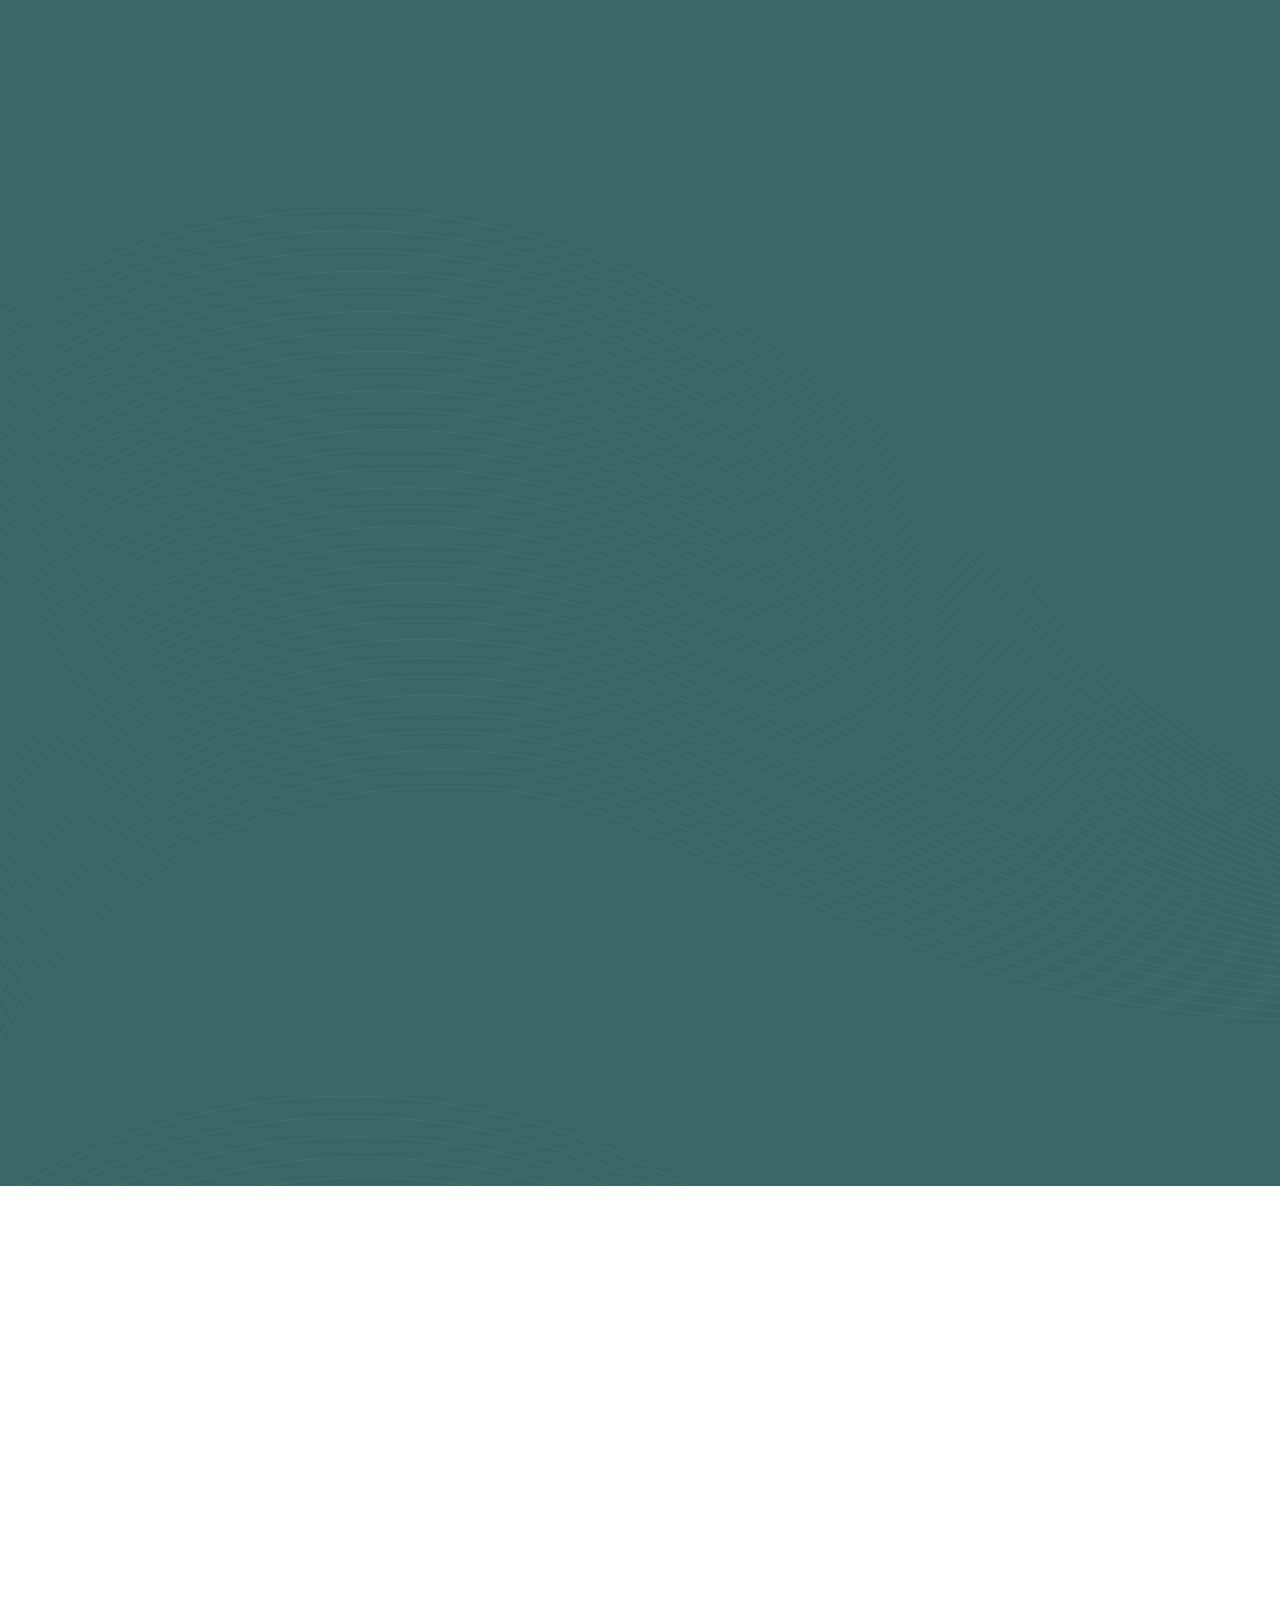
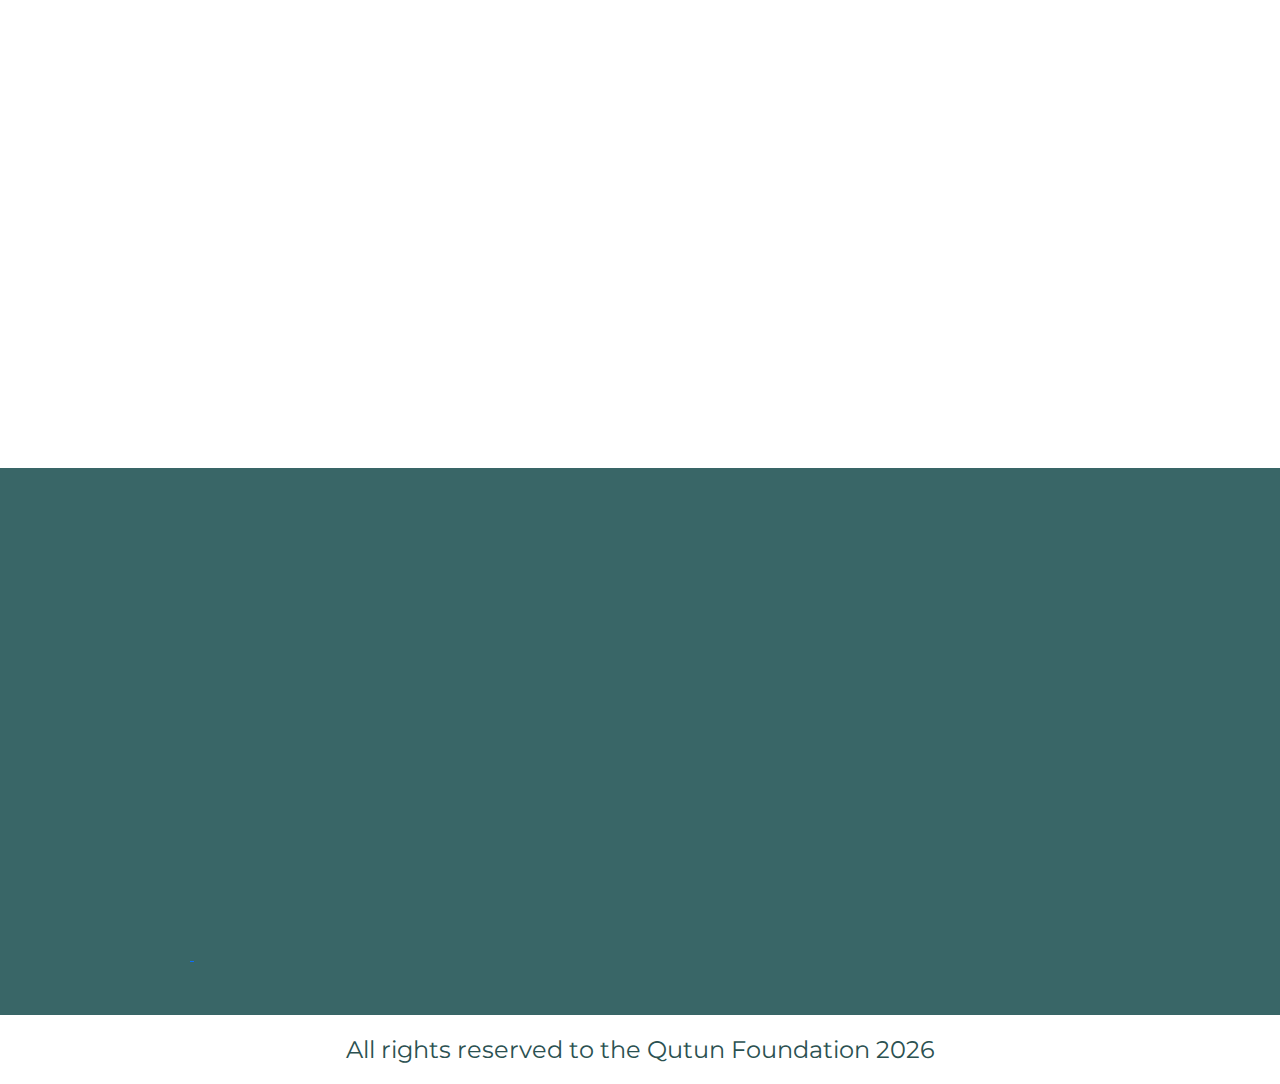
==== commit 91ff41b1: "- Add Link Social Medi And Add Event Hover AOs lib fix Responsive design" ====
--- a/en/index.html
+++ b/en/index.html
@@ -8,19 +8,26 @@
         <link rel="shortcut icon" href="../assets/img/logo.svg" type="image/x-icon" />
 
 
-        <title>Qutun </title>
-        <link rel="preconnect" href="https://fonts.googleapis.com">
-        <link rel="preconnect" href="https://fonts.gstatic.com" crossorigin>
-        <link href="https://fonts.googleapis.com/css2?family=Montserrat:wght@500&display=swap" rel="stylesheet">
+        <link href="../assets/css/aos.css" rel="stylesheet">
         <link rel="stylesheet" href="../assets/css/bootstrap.v.5.3.2.css">
         <link rel="stylesheet" href="../assets/css/style.css">
+        <title>Qutun</title>
     </head>
-    <body style="font-family: 'Montserrat', sans-serif;">
+    <body class="ff-montserrat">
         <!-------------- 
             Preloader
         --------------->
         <div class="preloader" data-preloader>
             <div class="circle"></div>
+        </div>
+        
+        <!-------------- 
+            What app
+        --------------->
+        <div class="whatapp" style="right: 20px;">
+            <a href="https://wa.me/966503732083">
+                <img src="../assets/img/whatapp.svg" alt="">
+            </a>
         </div>
         
         <!-------------- 
@@ -37,7 +44,7 @@
                 <div class="collapse navbar-collapse" id="navbarNavDropdown">
                     <ul class="navbar-nav px-0">
                         <li class="nav-item">
-                            <a class="nav-link fs-5 ps-4  text-white" href="../index.html">Arbic</a>
+                            <a class="nav-link fs-5 ps-4  text-white ff-GE_SS_tow" href="../index.html">عربي</a>
                         </li>  
                         <li class="nav-item">
                             <a class="nav-link fs-5 ps-4 text-white active" aria-current="page" href="#home">Home</a>
@@ -67,7 +74,7 @@
             <div class="header">
                 <div class="container">
                     <div class="row">
-                        <div class="col-lg-6 d-flex flex-column align-items-start justify-content-center  home_one">
+                        <div class="col-lg-6 d-flex flex-column align-items-start justify-content-center  home_one"  data-aos="zoom-in-right">
                             <h1>
                                 Qutun
                             </h1>
@@ -78,10 +85,10 @@
                                 Services
                             </a>
                         </div>
-                        <div class="col-md-6 d-flex  align-items-center justify-content-center home_two">
+                        <div class="col-md-6 d-flex  align-items-center justify-content-center home_two"  data-aos="zoom-in-left">
                             <div class="w-65 position-relative " >
                                 <div class="big-circle position-absolute" style="right: -100px;"></div>
-                                <img class="img-fluid img position-relative" src="../assets/img/header.jpeg" alt="">
+                                <img class="img-fluid img position-relative" src="../assets/img/header.jpeg" alt="" style="border-radius: 70px 0 70px;">
                             </div>
                         </div>
                     </div>
@@ -99,14 +106,14 @@
             <section class=" background-green about" id="about-us">
                 <div class="container">
                     <div class="row about-row home_two">
-                        <div class="col-md-6 d-flex  align-items-center  home_two ">
+                        <div class="col-md-6 d-flex  align-items-center  home_two " data-aos="fade-right">
                             <div class="w-75 position-relative">
                                 <div class="big-circle position-absolute" style="left: -100px;transform: rotate(-93deg);"></div>
-                                <img class="img-fluid img position-relative" src="../assets/img/about.jpeg" alt="">
+                                <img class="img-fluid img position-relative" src="../assets/img/about.jpeg" alt="" style="border-radius: 0px 70px 0px 70px;">
                             </div >
                         </div>
-                        <div class="col-md-6 d-flex flex-column align-items-start justify-content-center home_two">
-                            <h1 class="px-4">
+                        <div class="col-md-6 d-flex flex-column align-items-start justify-content-center home_two" data-aos="fade-left">
+                            <h1 class="px-4" data-aos="zoom-out" >
                                 About Us
                             </h1>
                             <p class="p-4 ">
@@ -119,11 +126,11 @@
             <!-------------------------------------------------------- Services ------------------------------------------------------------------------------->
             <section class="services background-green" id="services">
                 <div class="container">
-                    <h1 class="py-4 text-center">
+                    <h1 class="py-4 text-center" data-aos="zoom-out">
                         Services
                     </h1>
                     <div class="row  text-center py-4 ">
-                        <div class="col-md-4 col-sm-6 col-12 d-flex align-items-center justify-content-center ">
+                        <div class="col-md-4 col-sm-6 col-12 d-flex align-items-center justify-content-center "  data-aos="flip-left" data-aos-easing="ease-out-cubic" data-aos-duration="1000">
                             <div class="box ">
                                 <div class="mini-box mt-4 d-flex align-items-center justify-content-center position-relative " >
                                     <span class="img_svg gift"></span>
@@ -136,7 +143,7 @@
                                 </span>
                             </div>
                         </div>
-                        <div class=" col-md-4 col-sm-6 col-12 d-flex align-items-center justify-content-center ">
+                        <div class=" col-md-4 col-sm-6 col-12 d-flex align-items-center justify-content-center "  data-aos="flip-right" data-aos-easing="ease-out-cubic" data-aos-duration="1000" >
                             <div class="box">
                                 <div class="mini-box mt-4 d-flex align-items-center justify-content-center position-relative  ">
                                     <span class="img_svg creativity"></span>
@@ -149,7 +156,7 @@
                                 </span>
                             </div>
                         </div>
-                        <div class=" col-md-4 col-sm-6 col-12 d-flex align-items-center justify-content-center ">
+                        <div class=" col-md-4 col-sm-6 col-12 d-flex align-items-center justify-content-center "  data-aos="flip-left" data-aos-easing="ease-out-cubic" data-aos-duration="1000">
                             <div class="box">
                                 <div class="mini-box mt-4 d-flex align-items-center justify-content-center position-relative ">
                                     <span class="img_svg star"></span>
@@ -162,7 +169,7 @@
                                 </span>
                             </div>
                         </div>
-                        <div class=" col-md-4 col-sm-6 col-12 d-flex align-items-center justify-content-center ">
+                        <div class=" col-md-4 col-sm-6 col-12 d-flex align-items-center justify-content-center "  data-aos="flip-right" data-aos-easing="ease-out-cubic" data-aos-duration="1000">
                             <div class="box">
                                 <div class="mini-box mt-4 d-flex align-items-center justify-content-center position-relative ">
                                     <span class="img_svg event"></span>
@@ -173,7 +180,7 @@
                                 </span>
                             </div>
                         </div>
-                        <div class="col-md-4 col-sm-6 col-12 d-flex align-items-center justify-content-center ">
+                        <div class="col-md-4 col-sm-6 col-12 d-flex align-items-center justify-content-center "  data-aos="flip-left" data-aos-easing="ease-out-cubic" data-aos-duration="1000">
                             <div class="box">
                                 <div class="mini-box mt-4 d-flex align-items-center justify-content-center position-relative ">
                                     <span class="img_svg heritage"></span>
@@ -186,7 +193,7 @@
                                 </span>
                             </div>
                         </div>
-                        <div class=" col-md-4 col-sm-6 col-12 d-flex align-items-center justify-content-center ">
+                        <div class=" col-md-4 col-sm-6 col-12 d-flex align-items-center justify-content-center "  data-aos="flip-right" data-aos-easing="ease-out-cubic" data-aos-duration="1000">
                             <div class="box">
                                 <div class="mini-box mt-4 d-flex align-items-center justify-content-center position-relative ">
                                     <span class="img_svg design"></span>
@@ -206,10 +213,10 @@
             <section class="our-clients py-4" id="our-clients">
                 <div class="container pt-4">
                     <div class="row  text-center pt-4">
-                        <h1 class="text-center mt-4 mb-0">
+                        <h1 class="text-center mt-4 mb-0" data-aos="zoom-out-up">
                             Our Clients
                         </h1>
-                        <div class="img-client">
+                        <div class="img-client" data-aos="flip-up">
                             <img class="img-fluid" src="../assets/img/client.jpeg" alt="">
                         </div>
                     </div>                    
@@ -223,23 +230,23 @@
             <div class="container mb-4">
                 <div class="row">
                     <div class="col-md-6 d-flex flex-column align-items-start justify-content-center my-4">
-                        <h1>
+                        <h1 data-aos="zoom-out">
                             Qutun
                         </h1>
-                        <p class="py-4">
+                        <p class="py-4" data-aos="fade-right">
                             Qatoun for organizing and managing events, we aim to provide innovative solutions to meet the requirements of different events 
                         </p>
                         <div>
-                            <a  class="btn-media mx-2" href="">
-                                <span class="media inst"></span>
+                            <a  class="btn-media mx-2" href="https://www.instagram.com/p/CdofcMzjlg-/ ">
+                                <span class="media inst" data-aos="fade-up-right"></span>
                             </a>
-                            <a class="btn-media" href="">
-                                <span class="media twitter"></span>
+                            <a class="btn-media" href="https://twitter.com/Qutun_Events">
+                                <span class="media twitter" data-aos="fade-up-left"></span>
                             </a>
                         </div>
                     </div>
                     <div class="col-md-6 d-flex  align-items-center my-4 ">
-                        <form class="w-100" action="">
+                        <form class="w-100" action="" data-aos="fade-left">
                             <div class="d-flex flex-column gap-3">
                                 <input class="background-green p-2 text-white input" name="name" type="text" placeholder="Username">
                                 <input  class="background-green p-2 text-white input" name="email" type="email" placeholder="Email">
@@ -253,6 +260,7 @@
             <p class="copyright text-center py-3 fs-4">All rights reserved to the Qutun Foundation <span class="date"></span></p>
         </footer> 
     </body>
-    <script src="../assets/js/bootstrap.v.5.3.2.js" integrity="sha384-C6RzsynM9kWDrMNeT87bh95OGNyZPhcTNXj1NW7RuBCsyN/o0jlpcV8Qyq46cDfL" crossorigin="anonymous"></script>
+    <script src="../assets/js/aos.js"></script>
+    <script src="../assets/js/bootstrap.v.5.3.2.js" ></script>
     <script src="../assets/js/script.js"></script>
 </html>--- a/assets/css/style.css
+++ b/assets/css/style.css
@@ -3,6 +3,8 @@
 * Global
 ****
 */
+@import url('https://fonts.googleapis.com/css2?family=Montserrat:wght@500&display=swap');
+
 @font-face {
     src: url(../fonts/alfont_com_GE-SS-Two-Medium.otf);
     font-family: GE SS Two;
@@ -23,6 +25,8 @@
 }
 section   { padding-block: 6rem 8rem}
 
+main , footer {overflow: hidden;} 
+
 .box , input[type="submit"] { width: fit-content; }
 
 h1 {
@@ -47,11 +51,35 @@
 
 textarea { resize: none; }
 
+.whatapp {
+    position: fixed;
+    bottom: 20px;
+    width: 64px;
+    height: 64px;
+    display: flex;
+    align-items: center;
+    justify-content: center;
+    background: #25D366;
+    border-radius: 50%;
+    cursor: pointer;
+    z-index: 99;
+    transition: var(--transition-1);
+}
+
+.whatapp:hover {
+    margin-bottom: .5rem;
+    box-shadow: 0 0 0 2px #ddd;
+}
+
 /*
 ****
 * Helpers
 ****
 */
+
+.ff-montserrat  { font-family: 'Montserrat', sans-serif }
+
+.ff-GE_SS_tow  { font-family: 'GE SS Two'}
 
 .background-green { background: var(--green) }
 
@@ -94,6 +122,7 @@
     background-color:  var(--green);
 }
 
+
 /*
 ****
 * Navigation
@@ -109,7 +138,10 @@
 nav [type=button]:not(:disabled),
 nav [type=reset]:not(:disabled),
 nav [type=submit]:not(:disabled),
-nav button:not(:disabled) { background: var(--white); }
+nav button:not(:disabled) { 
+    background: var(--white);
+    box-shadow: none;
+}
 
 /*
 ****
@@ -118,12 +150,14 @@
 */
 header { margin-block: -0.2rem;}
 
-.header {
-    height: calc(100vh - 56px );
-    background-image: url('../img/background.svg');
-}
-
-
+.header { background-image: url('../img/background.svg');}
+
+.about p {margin-bottom: 2rem;}
+
+.header img , .about-row  img {
+    border: 1px solid #C1B799;
+    box-shadow: 0px 1px 9px 0px #C1B799;
+}
 /*
 ****
 * About US
@@ -135,7 +169,7 @@
 
 }
 
-.about-row h1 { margin-block-start: 5rem;}
+.about-row h1 { margin-block-start: 3rem;}
 .about-row .w-75{ margin-block-start: 6rem; }
 
 /*
@@ -210,15 +244,21 @@
 
 .footer .row > div { padding-inline: 5rem; }
 
-.footer .media { transition: var(--transition-1);; }
+.footer .media { 
+    display: inline-block;
+    width: 32px;
+    height: 32px;
+    background-size: 100% 100%;
+    transition: var(--transition-1);
+}
 
 .footer .media.inst {background-image: url('../img/inst.svg');}
 
-.footer .btn-media:hover .media.inst { background-image: url('../img/inst.svg'); }
+.footer .btn-media:hover .media.inst { background-image: url('../img/inst_hover.svg'); }
 
 .footer .media.twitter { background-image: url('../img/twitter.svg'); }
 
-.footer .btn-media:hover .media.twitter { background-image: url('../img/twitter.svg'); }
+.footer .btn-media:hover .media.twitter { background-image: url('../img/twitter_hover.svg'); }
 
 footer  { padding-block-start: 8rem }
 
@@ -272,18 +312,6 @@
 ****
 */
 
-@media (max-width:768px) {
-    h1 {
-        font-size: 36px;
-    }
-    p {
-        font-size: 16px;
-    }
-    .big-circle {
-        display: none;
-    }
-
-}
 
 @media (max-width:992px) {
     .navbar-nav {
@@ -295,7 +323,7 @@
         width: 100% !important;
     }
     .copyright {
-        font-size: 18px !important;;
+        font-size: 17px !important;;
     }
     .about {
         padding-block: 0rem;
@@ -315,6 +343,22 @@
     }
     .img {
         height: 400px;
+    }
+    .services .container  .row { margin-block-start: 0rem; }
+}
+
+@media (max-width:768px) {
+    h1 {
+        font-size: 36px;
+    }
+    p {
+        font-size: 16px;
+    }
+    .big-circle {
+        display: none;
+    }
+    .copyright {
+        font-size: 12px !important;;
     }
 }
 
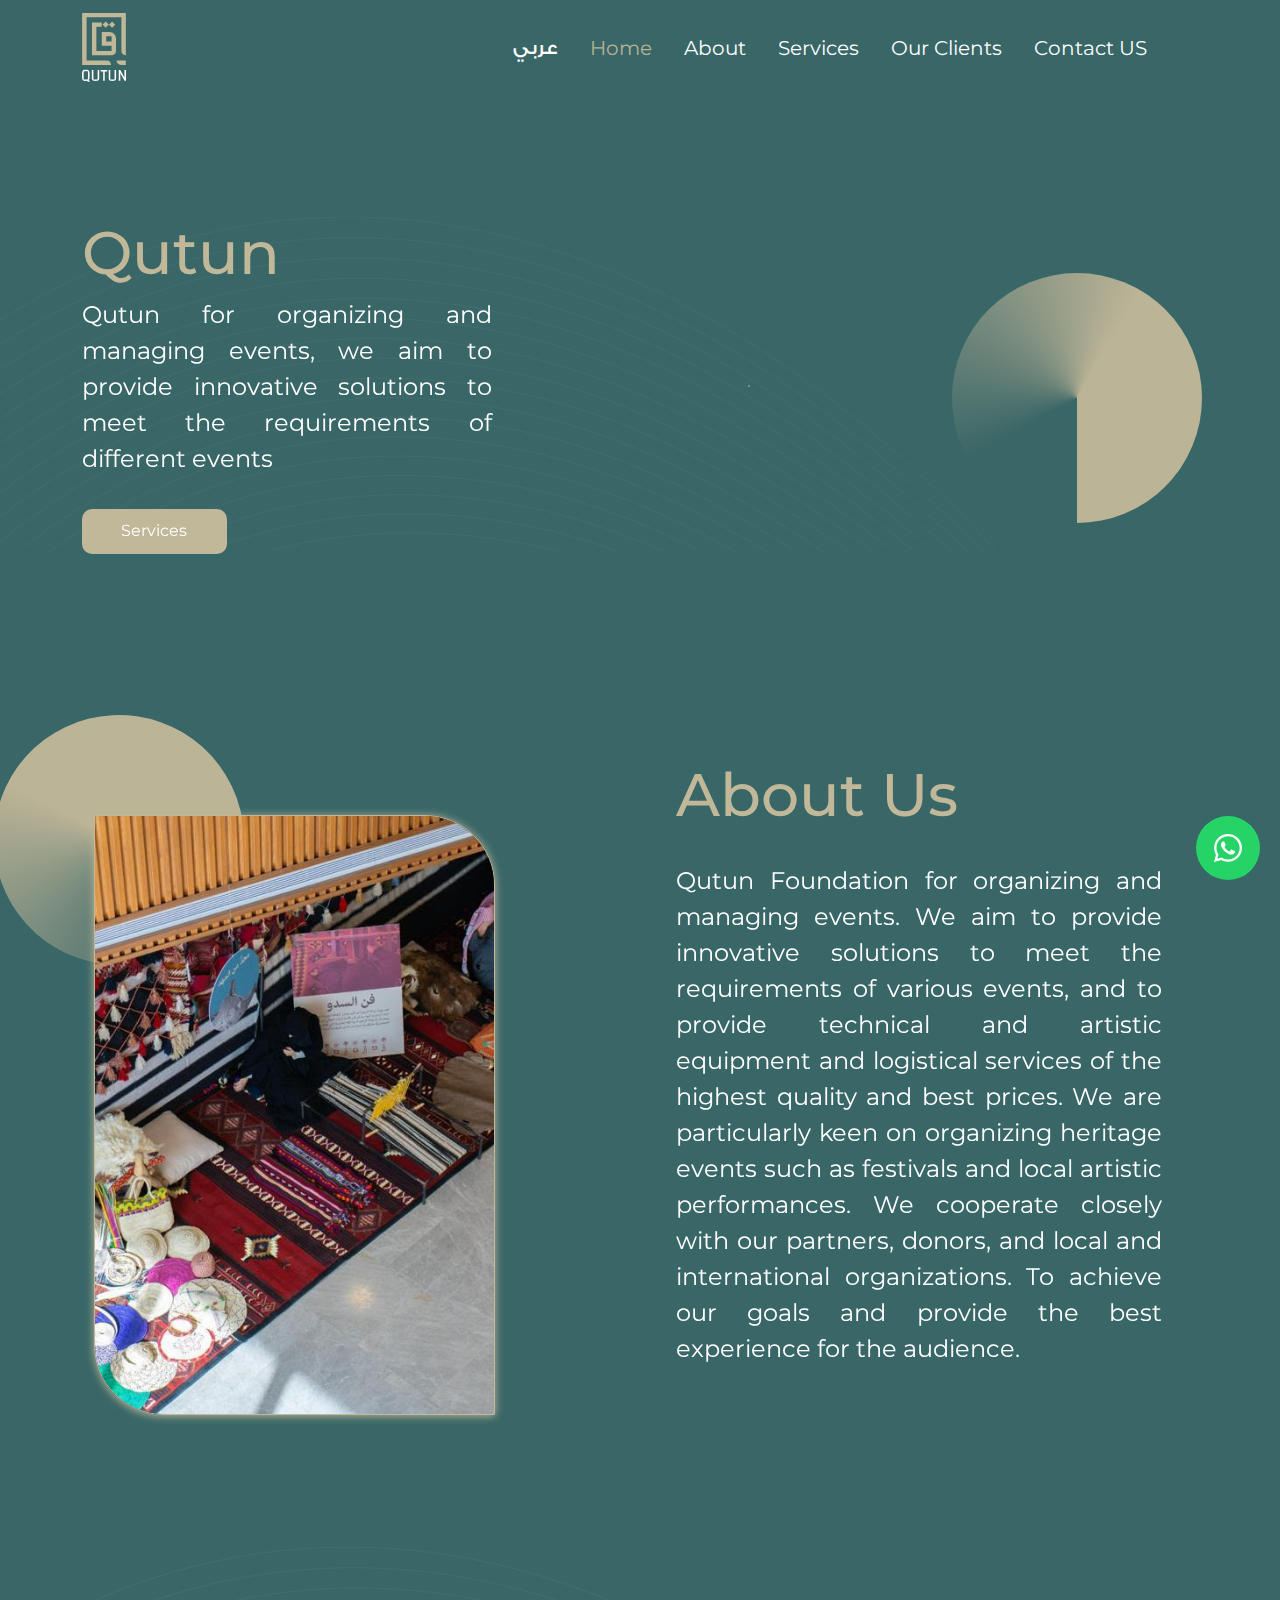
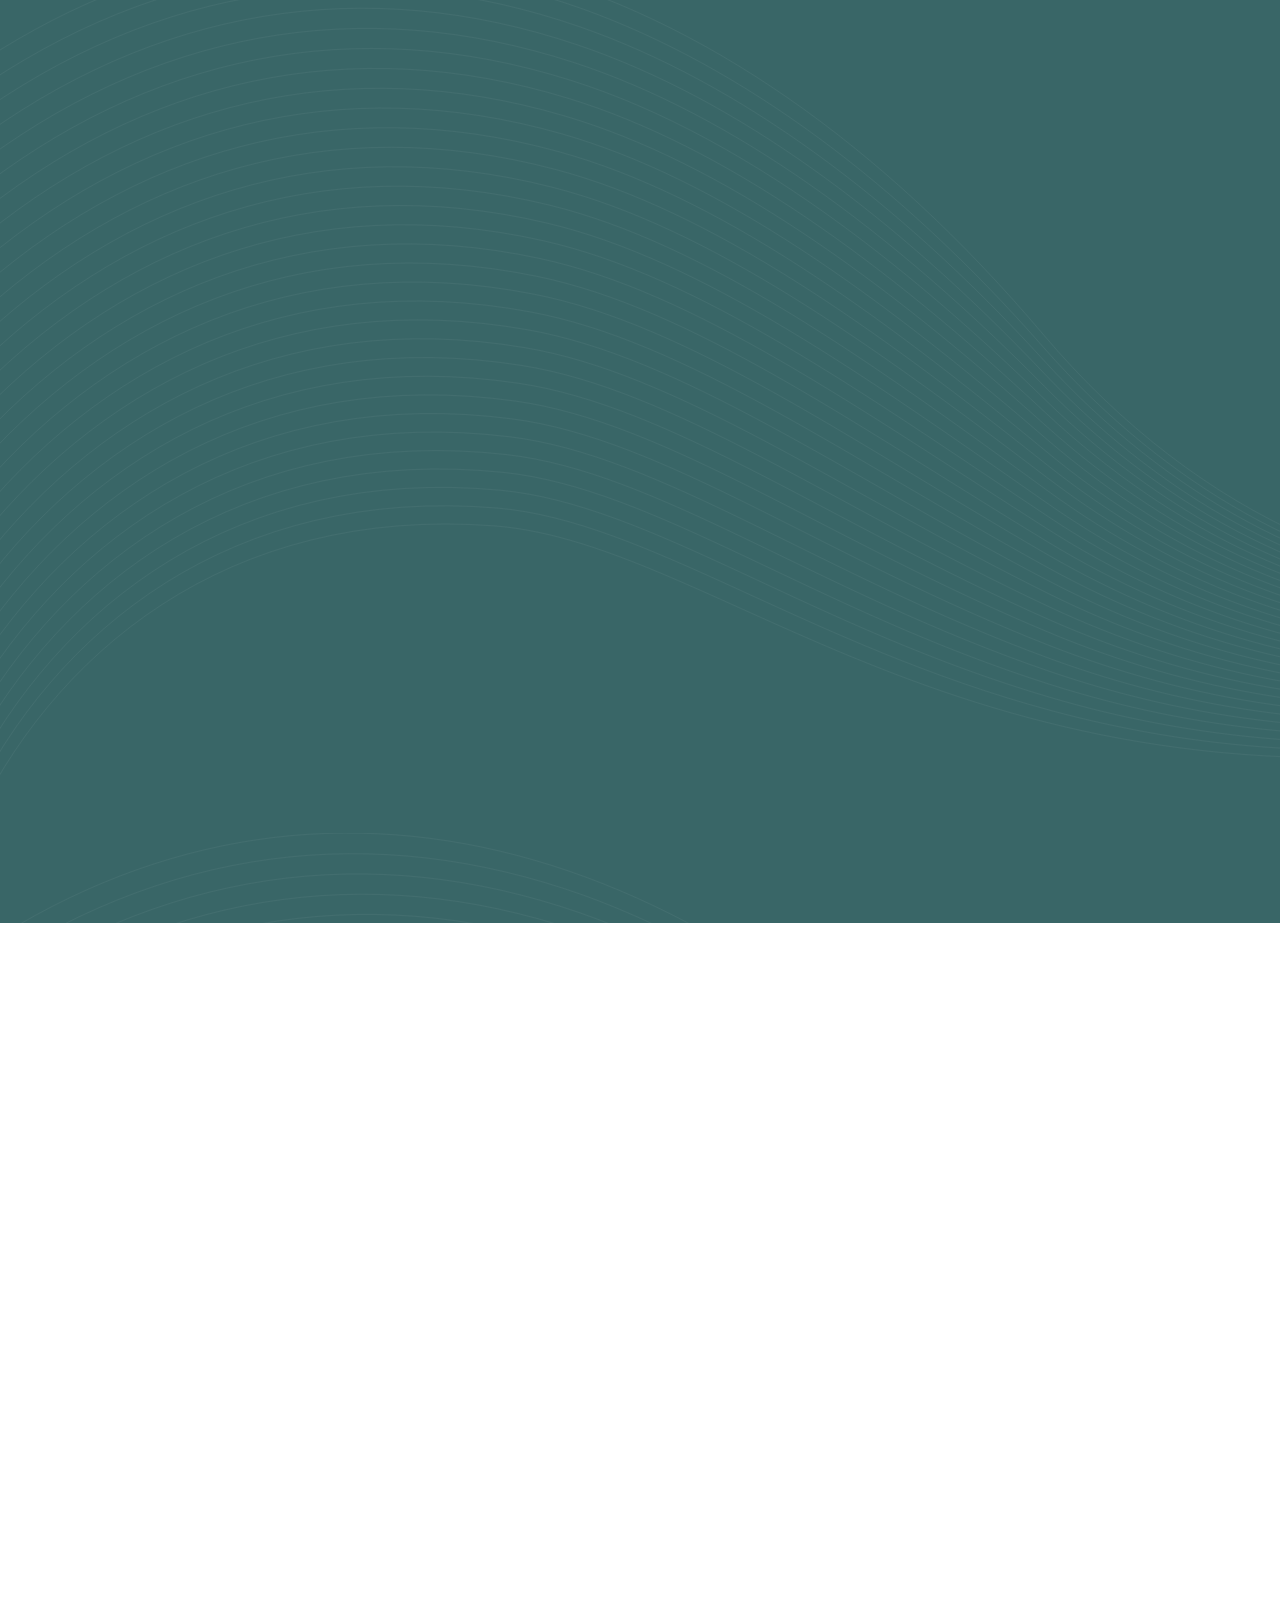
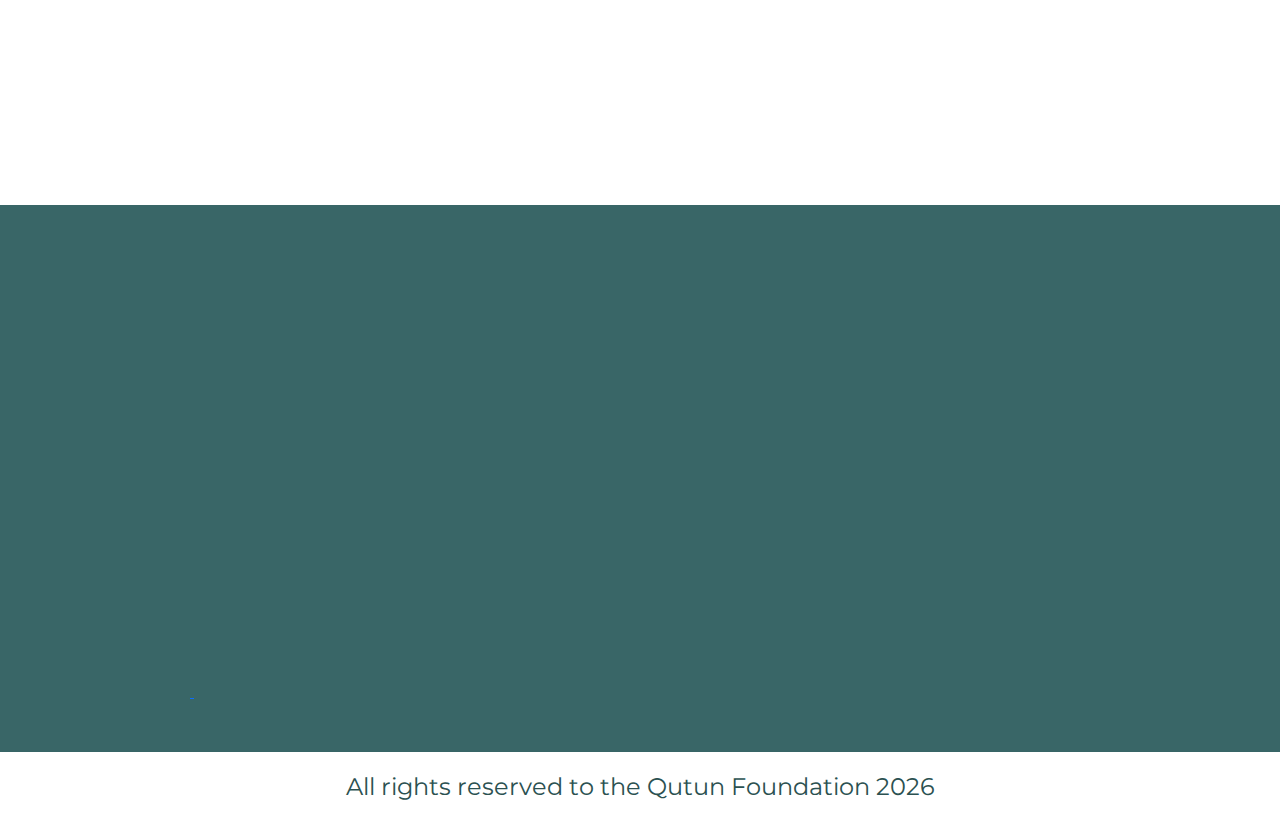
==== commit 2e3724fa: "- hange images" ====
--- a/en/index.html
+++ b/en/index.html
@@ -88,7 +88,7 @@
                         <div class="col-md-6 d-flex  align-items-center justify-content-center home_two"  data-aos="zoom-in-left">
                             <div class="w-65 position-relative " >
                                 <div class="big-circle position-absolute" style="right: -100px;"></div>
-                                <img class="img-fluid img position-relative" src="../assets/img/header.jpeg" alt="" style="border-radius: 70px 0 70px;">
+                                <img class="img-fluid img position-relative" src="../assets/img/about.JPG" alt="" style="border-radius: 70px 0 70px;">
                             </div>
                         </div>
                     </div>
@@ -107,9 +107,9 @@
                 <div class="container">
                     <div class="row about-row home_two">
                         <div class="col-md-6 d-flex  align-items-center  home_two " data-aos="fade-right">
-                            <div class="w-75 position-relative">
+                            <div class="w-75 position-relative d-flex align-items-center justify-content-center">
                                 <div class="big-circle position-absolute" style="left: -100px;transform: rotate(-93deg);"></div>
-                                <img class="img-fluid img position-relative" src="../assets/img/about.jpeg" alt="" style="border-radius: 0px 70px 0px 70px;">
+                                <img class="img-fluid img position-relative" src="../assets/img/header.jpg" alt="" style="border-radius: 0px 70px 0px 70px;">
                             </div >
                         </div>
                         <div class="col-md-6 d-flex flex-column align-items-start justify-content-center home_two" data-aos="fade-left">
@@ -200,7 +200,7 @@
                                     <span class="circle position-absolute" style="right: -32px; transform: rotate(90deg);"></span>
                                 </div>
                                 <span class="d-block py-4 text-white">
-                                    Engineering 
+                                    Interior 
                                     <br />
                                     Designs
                                 </span>
--- a/assets/css/style.css
+++ b/assets/css/style.css
@@ -202,7 +202,7 @@
     background-size: 100% 100%;
 }
 
-.mini-box:hover .img_svg {transition: var(--transition-1);;}
+/* .mini-box:hover .img_svg {transition: var(--transition-1);;} */
 
 .img_svg.gift { background-image: url('../img/gift.svg'); }
 .mini-box:hover .img_svg.gift { background-image: url('../img/gift_hover.svg'); }
@@ -360,6 +360,10 @@
     .copyright {
         font-size: 12px !important;;
     }
+
+    .img {
+        max-width: 340px;
+    }
 }
 
 @media (min-width: 768px) {
